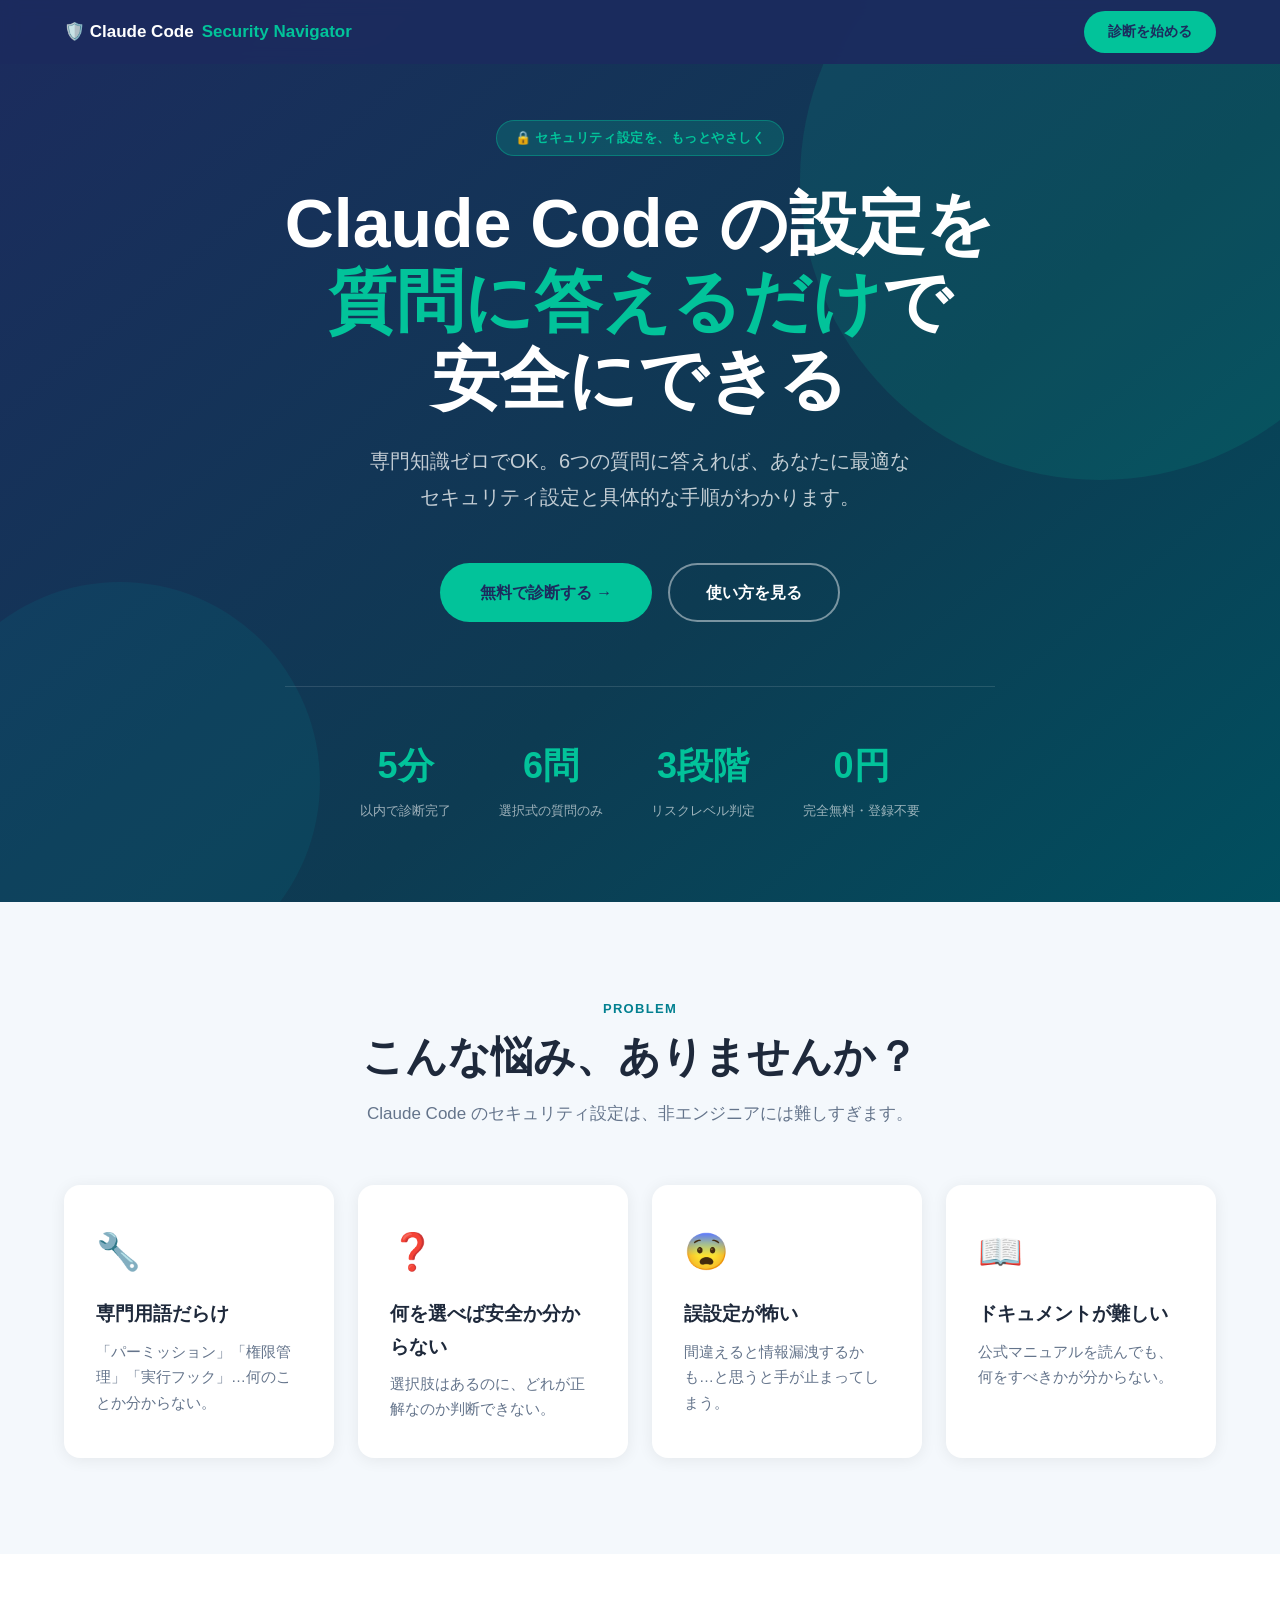
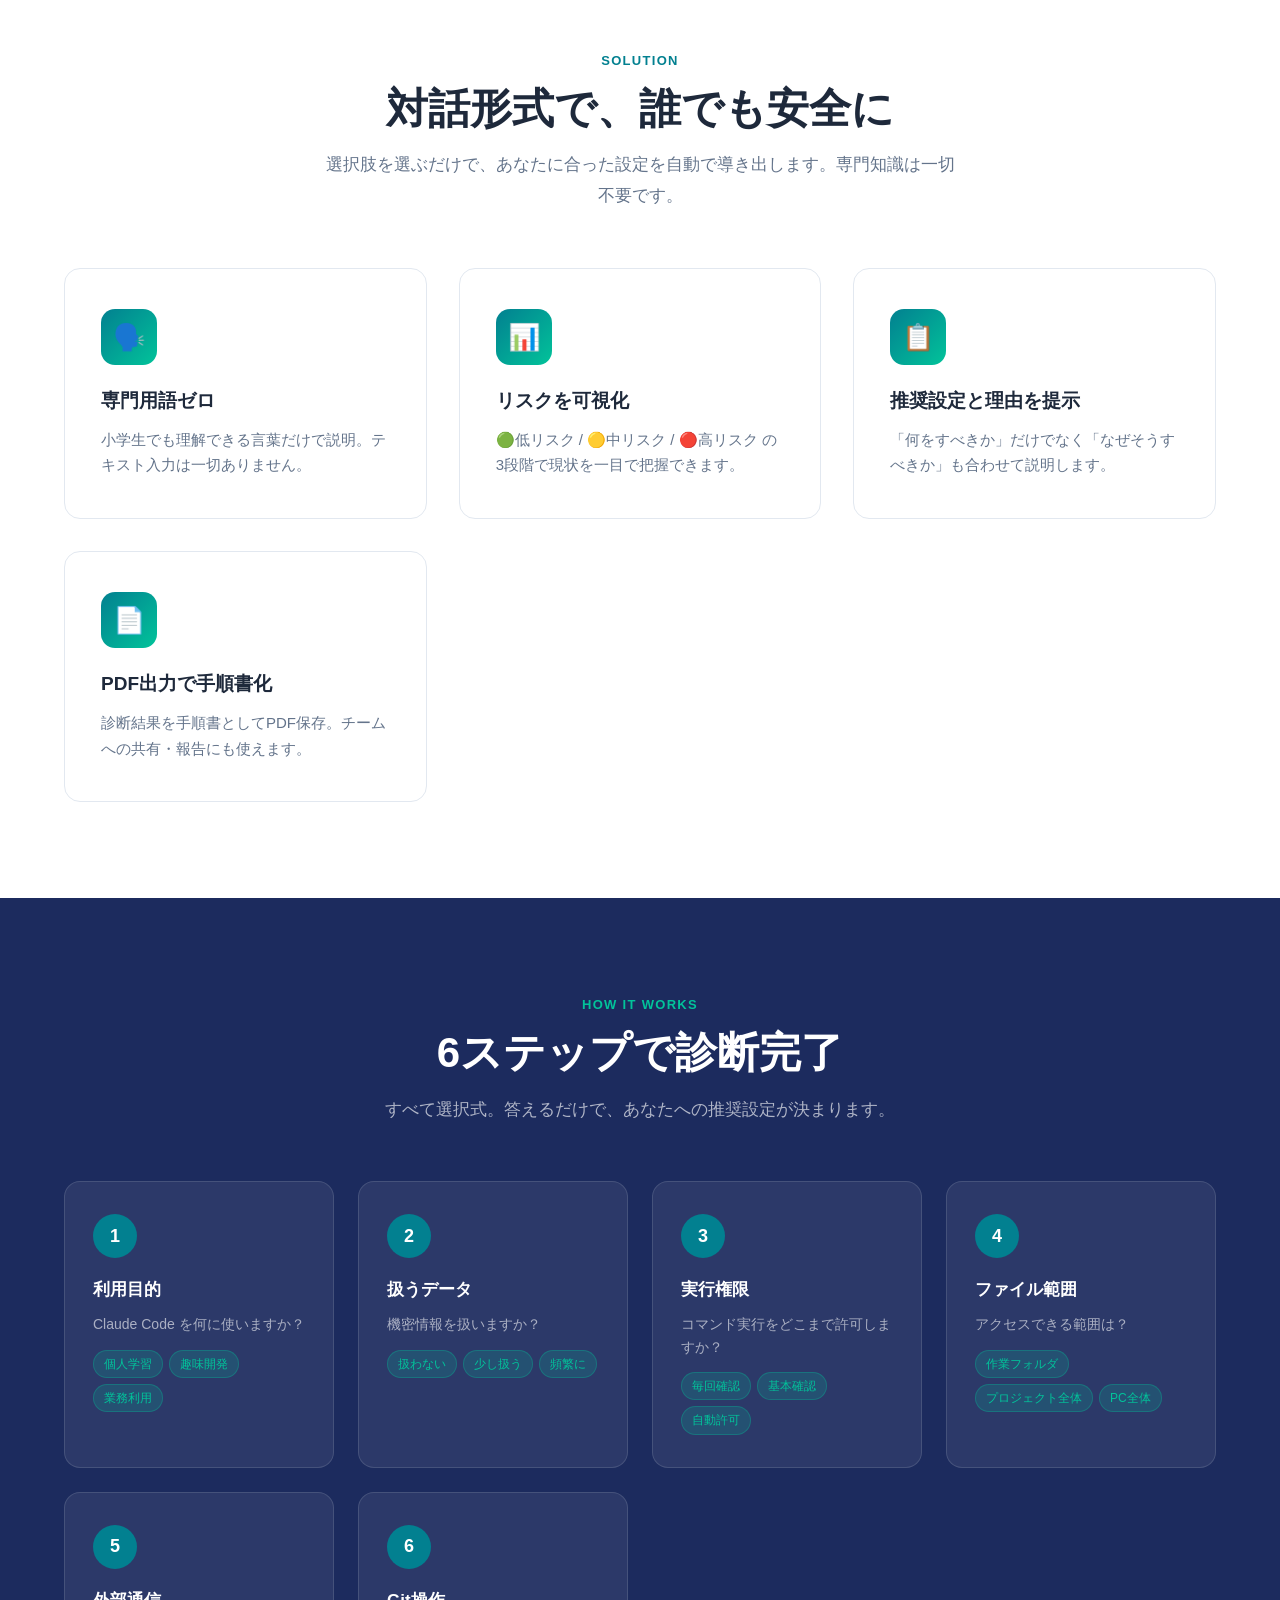
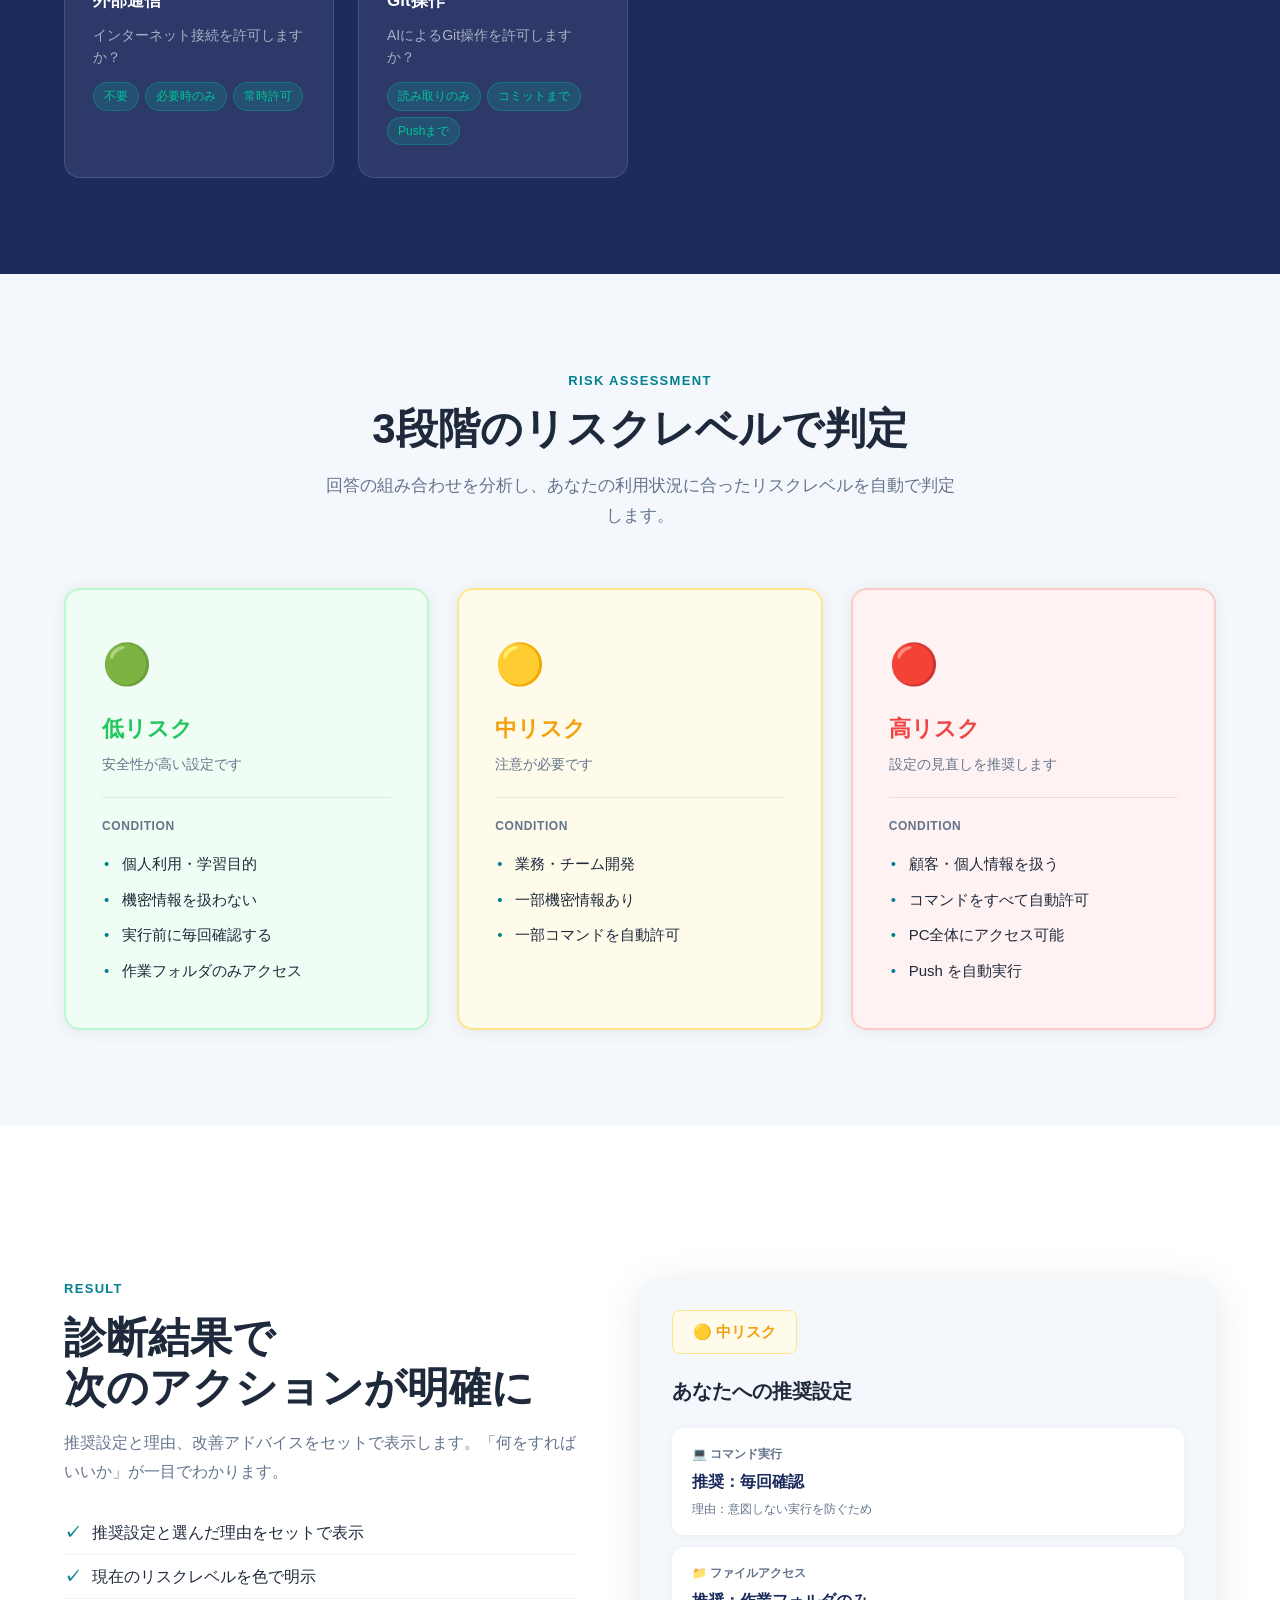
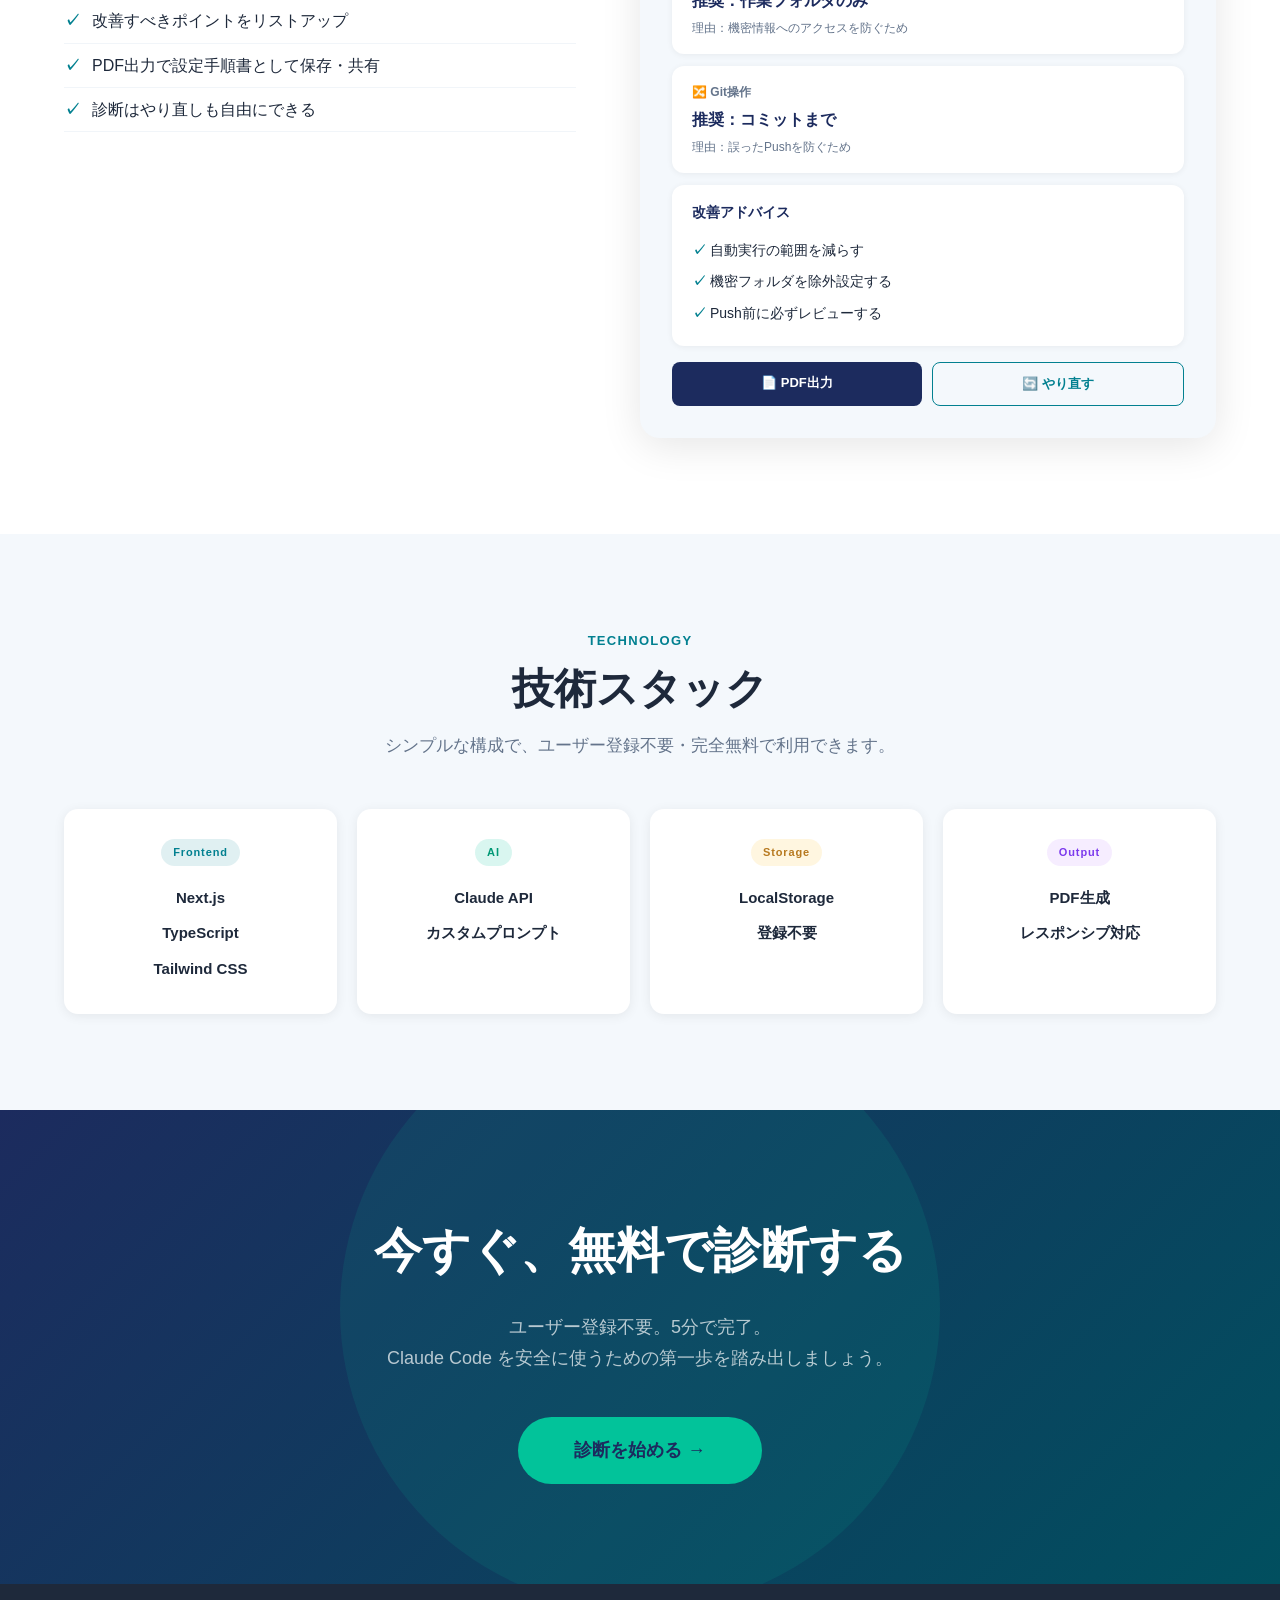
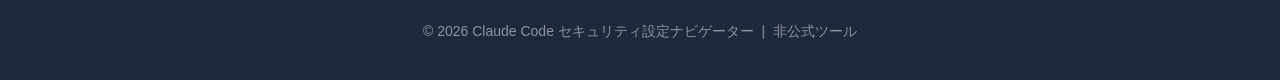
==== index.html @ 7272053d "Add files via upload" ====
<!DOCTYPE html>
<html lang="ja">
<head>
<meta charset="UTF-8">
<meta name="viewport" content="width=device-width, initial-scale=1.0">
<title>Claude Code セキュリティ設定ナビゲーター</title>
<style>
  *, *::before, *::after { margin: 0; padding: 0; box-sizing: border-box; }

  :root {
    --navy:  #1C2B5E;
    --teal:  #028090;
    --mint:  #02C39A;
    --dark:  #1E293B;
    --gray:  #64748B;
    --light: #F4F8FC;
    --white: #FFFFFF;
    --green: #22C55E;
    --orange:#F59E0B;
    --red:   #EF4444;
  }

  html { scroll-behavior: smooth; }

  body {
    font-family: 'Hiragino Sans', 'Meiryo', 'Yu Gothic UI', sans-serif;
    color: var(--dark);
    background: var(--white);
    line-height: 1.7;
  }

  /* ─── ナビ ─── */
  nav {
    position: fixed; top: 0; left: 0; right: 0; z-index: 100;
    background: rgba(28,43,94,.96);
    backdrop-filter: blur(8px);
    display: flex; align-items: center; justify-content: space-between;
    padding: 0 5%;
    height: 64px;
  }
  .nav-logo {
    font-size: 17px; font-weight: 800; color: #fff;
    display: flex; align-items: center; gap: 8px;
  }
  .nav-logo span { color: var(--mint); }
  .nav-cta {
    background: var(--mint); color: var(--navy);
    font-weight: 800; font-size: 14px;
    padding: 9px 24px; border-radius: 30px;
    text-decoration: none;
    transition: opacity .2s;
  }
  .nav-cta:hover { opacity: .85; }

  /* ─── ヒーロー ─── */
  #hero {
    min-height: 100vh;
    background: linear-gradient(140deg, var(--navy) 0%, #0d3b52 60%, #014f5f 100%);
    display: flex; align-items: center; justify-content: center;
    text-align: center;
    padding: 120px 5% 80px;
    position: relative; overflow: hidden;
  }
  #hero::before {
    content: '';
    position: absolute; top: -120px; right: -120px;
    width: 600px; height: 600px; border-radius: 50%;
    background: rgba(2,195,154,.12);
  }
  #hero::after {
    content: '';
    position: absolute; bottom: -80px; left: -80px;
    width: 400px; height: 400px; border-radius: 50%;
    background: rgba(2,128,144,.15);
  }
  .hero-inner { position: relative; z-index: 1; max-width: 820px; }
  .hero-badge {
    display: inline-block;
    background: rgba(2,195,154,.2); border: 1px solid rgba(2,195,154,.4);
    color: var(--mint); font-size: 13px; font-weight: 700;
    padding: 6px 18px; border-radius: 30px; margin-bottom: 28px;
    letter-spacing: .04em;
  }
  .hero-title {
    font-size: clamp(36px, 6vw, 68px);
    font-weight: 900; color: #fff;
    line-height: 1.15; margin-bottom: 24px;
  }
  .hero-title em { color: var(--mint); font-style: normal; }
  .hero-sub {
    font-size: clamp(16px, 2.5vw, 20px);
    color: rgba(255,255,255,.75); margin-bottom: 48px;
    line-height: 1.8;
  }
  .hero-btns { display: flex; gap: 16px; justify-content: center; flex-wrap: wrap; }
  .btn-primary {
    background: var(--mint); color: var(--navy);
    font-weight: 800; font-size: 16px;
    padding: 16px 40px; border-radius: 40px;
    text-decoration: none; transition: transform .2s, opacity .2s;
    display: inline-block;
  }
  .btn-primary:hover { transform: translateY(-2px); opacity: .9; }
  .btn-outline {
    border: 2px solid rgba(255,255,255,.45); color: #fff;
    font-weight: 700; font-size: 16px;
    padding: 14px 36px; border-radius: 40px;
    text-decoration: none; transition: border-color .2s, background .2s;
    display: inline-block;
  }
  .btn-outline:hover { border-color: #fff; background: rgba(255,255,255,.08); }

  .hero-stats {
    display: flex; gap: 48px; justify-content: center; flex-wrap: wrap;
    margin-top: 64px; padding-top: 48px;
    border-top: 1px solid rgba(255,255,255,.12);
  }
  .stat { text-align: center; }
  .stat-num { font-size: 36px; font-weight: 900; color: var(--mint); }
  .stat-label { font-size: 13px; color: rgba(255,255,255,.6); margin-top: 4px; }

  /* ─── セクション共通 ─── */
  section { padding: 96px 5%; }
  .section-label {
    font-size: 13px; font-weight: 700; color: var(--teal);
    letter-spacing: .1em; text-transform: uppercase;
    margin-bottom: 12px;
  }
  .section-title {
    font-size: clamp(26px, 4vw, 42px);
    font-weight: 900; color: var(--dark);
    line-height: 1.2; margin-bottom: 16px;
  }
  .section-desc {
    font-size: 17px; color: var(--gray);
    max-width: 640px; line-height: 1.8;
  }
  .center { text-align: center; }
  .center .section-desc { margin: 0 auto; }

  /* ─── 課題セクション ─── */
  #problem { background: var(--light); }
  .problem-grid {
    display: grid;
    grid-template-columns: repeat(auto-fit, minmax(260px, 1fr));
    gap: 24px; margin-top: 56px;
  }
  .problem-card {
    background: #fff; border-radius: 16px;
    padding: 36px 32px;
    box-shadow: 0 2px 16px rgba(0,0,0,.07);
    transition: transform .2s, box-shadow .2s;
  }
  .problem-card:hover { transform: translateY(-4px); box-shadow: 0 8px 28px rgba(0,0,0,.11); }
  .problem-icon { font-size: 36px; margin-bottom: 16px; }
  .problem-title { font-size: 19px; font-weight: 800; margin-bottom: 8px; }
  .problem-desc { font-size: 15px; color: var(--gray); line-height: 1.7; }

  /* ─── 解決策セクション ─── */
  .feature-grid {
    display: grid;
    grid-template-columns: repeat(auto-fit, minmax(280px, 1fr));
    gap: 32px; margin-top: 56px;
  }
  .feature-card {
    border-radius: 16px; padding: 40px 36px;
    border: 1px solid #e2e8f0;
    transition: border-color .2s, box-shadow .2s;
  }
  .feature-card:hover { border-color: var(--teal); box-shadow: 0 6px 24px rgba(2,128,144,.12); }
  .feat-icon-wrap {
    width: 56px; height: 56px; border-radius: 14px;
    background: linear-gradient(135deg, var(--teal), var(--mint));
    display: flex; align-items: center; justify-content: center;
    font-size: 26px; margin-bottom: 20px;
  }
  .feat-title { font-size: 19px; font-weight: 800; margin-bottom: 10px; }
  .feat-desc { font-size: 15px; color: var(--gray); line-height: 1.7; }

  /* ─── フロー ─── */
  #flow { background: var(--navy); }
  #flow .section-title { color: #fff; }
  #flow .section-label { color: var(--mint); }
  #flow .section-desc { color: rgba(255,255,255,.65); }
  .flow-steps {
    display: grid;
    grid-template-columns: repeat(auto-fit, minmax(220px, 1fr));
    gap: 24px; margin-top: 56px;
  }
  .flow-step {
    background: rgba(255,255,255,.07);
    border: 1px solid rgba(255,255,255,.12);
    border-radius: 16px; padding: 32px 28px;
    position: relative;
    transition: background .2s;
  }
  .flow-step:hover { background: rgba(255,255,255,.11); }
  .step-num {
    width: 44px; height: 44px; border-radius: 50%;
    background: var(--teal); color: #fff;
    font-size: 18px; font-weight: 900;
    display: flex; align-items: center; justify-content: center;
    margin-bottom: 18px;
  }
  .step-title { font-size: 17px; font-weight: 800; color: #fff; margin-bottom: 8px; }
  .step-q { font-size: 14px; color: rgba(255,255,255,.6); line-height: 1.6; }
  .step-choices {
    margin-top: 14px; display: flex; flex-wrap: wrap; gap: 6px;
  }
  .choice-tag {
    background: rgba(2,195,154,.18); border: 1px solid rgba(2,195,154,.3);
    color: var(--mint); font-size: 12px;
    padding: 3px 10px; border-radius: 20px;
  }

  /* ─── リスク ─── */
  #risk { background: var(--light); }
  .risk-grid {
    display: grid;
    grid-template-columns: repeat(auto-fit, minmax(280px, 1fr));
    gap: 28px; margin-top: 56px;
  }
  .risk-card {
    border-radius: 16px; padding: 40px 36px;
    box-shadow: 0 2px 16px rgba(0,0,0,.07);
  }
  .risk-card.low  { background: #F0FDF4; border: 2px solid #BBF7D0; }
  .risk-card.mid  { background: #FFFBEB; border: 2px solid #FDE68A; }
  .risk-card.high { background: #FEF2F2; border: 2px solid #FECACA; }
  .risk-emoji { font-size: 40px; margin-bottom: 12px; }
  .risk-level { font-size: 22px; font-weight: 900; margin-bottom: 6px; }
  .risk-level.low  { color: var(--green); }
  .risk-level.mid  { color: var(--orange); }
  .risk-level.high { color: var(--red); }
  .risk-label { font-size: 14px; color: var(--gray); margin-bottom: 20px; }
  .risk-divider { border: none; border-top: 1px solid rgba(0,0,0,.08); margin-bottom: 18px; }
  .risk-cond-title { font-size: 12px; font-weight: 700; color: var(--gray); margin-bottom: 10px; letter-spacing: .05em; }
  .risk-conds { list-style: none; }
  .risk-conds li {
    font-size: 15px; padding: 5px 0 5px 20px; position: relative;
  }
  .risk-conds li::before { content: '•'; position: absolute; left: 2px; color: var(--teal); }

  /* ─── 結果プレビュー ─── */
  #result { overflow: hidden; }
  .result-wrap {
    display: flex; gap: 64px; align-items: flex-start;
    margin-top: 56px; flex-wrap: wrap;
  }
  .result-desc { flex: 1; min-width: 280px; }
  .result-desc p { font-size: 16px; color: var(--gray); line-height: 1.8; margin-bottom: 20px; }
  .result-check { list-style: none; margin-top: 24px; }
  .result-check li {
    font-size: 16px; padding: 8px 0 8px 28px; position: relative;
    border-bottom: 1px solid #f1f5f9;
  }
  .result-check li::before {
    content: '✓'; position: absolute; left: 0;
    color: var(--teal); font-weight: 700;
  }
  .result-mockup {
    flex: 1; min-width: 300px;
    background: var(--light); border-radius: 20px;
    padding: 32px; box-shadow: 0 8px 40px rgba(0,0,0,.10);
  }
  .mock-badge {
    display: inline-block;
    background: #FFFBEB; border: 1.5px solid #FDE68A;
    color: var(--orange); font-weight: 800; font-size: 15px;
    padding: 8px 20px; border-radius: 8px; margin-bottom: 20px;
  }
  .mock-title { font-size: 20px; font-weight: 900; margin-bottom: 20px; color: var(--dark); }
  .mock-row {
    background: #fff; border-radius: 12px;
    padding: 16px 20px; margin-bottom: 12px;
    box-shadow: 0 1px 6px rgba(0,0,0,.06);
  }
  .mock-row .cat { font-size: 12px; font-weight: 700; color: var(--gray); margin-bottom: 4px; }
  .mock-row .val { font-size: 16px; font-weight: 800; color: var(--navy); }
  .mock-row .reason { font-size: 12px; color: var(--gray); margin-top: 3px; }
  .mock-advice {
    background: #fff; border-radius: 12px;
    padding: 16px 20px; margin-top: 4px;
    box-shadow: 0 1px 6px rgba(0,0,0,.06);
  }
  .mock-advice .title { font-size: 14px; font-weight: 800; color: var(--navy); margin-bottom: 10px; }
  .mock-advice ul { list-style: none; }
  .mock-advice ul li {
    font-size: 14px; color: var(--dark);
    padding: 4px 0 4px 18px; position: relative;
  }
  .mock-advice ul li::before { content: '✓'; position: absolute; left: 0; color: var(--teal); font-weight: 700; }
  .mock-btns { display: flex; gap: 10px; margin-top: 16px; }
  .mock-btn-p {
    flex: 1; background: var(--navy); color: #fff;
    font-size: 13px; font-weight: 700;
    padding: 10px 0; border-radius: 8px; text-align: center;
  }
  .mock-btn-s {
    flex: 1; border: 1.5px solid var(--teal); color: var(--teal);
    font-size: 13px; font-weight: 700;
    padding: 10px 0; border-radius: 8px; text-align: center;
  }

  /* ─── 技術スタック ─── */
  #tech { background: var(--light); }
  .tech-grid {
    display: grid;
    grid-template-columns: repeat(auto-fit, minmax(200px, 1fr));
    gap: 20px; margin-top: 48px;
  }
  .tech-card {
    background: #fff; border-radius: 14px;
    padding: 28px 24px;
    box-shadow: 0 2px 12px rgba(0,0,0,.07);
    text-align: center;
  }
  .tech-cat {
    display: inline-block;
    font-size: 11px; font-weight: 700; letter-spacing: .08em;
    padding: 4px 12px; border-radius: 20px; margin-bottom: 14px;
  }
  .tech-cat.fe  { background: rgba(2,128,144,.12); color: var(--teal); }
  .tech-cat.ai  { background: rgba(2,195,154,.15); color: #019875; }
  .tech-cat.st  { background: rgba(255,209,102,.2); color: #b7791f; }
  .tech-cat.out { background: rgba(192,132,252,.15); color: #7c3aed; }
  .tech-items { list-style: none; }
  .tech-items li { font-size: 15px; color: var(--dark); padding: 5px 0; font-weight: 600; }

  /* ─── CTA ─── */
  #cta {
    background: linear-gradient(135deg, var(--navy) 0%, #014f5f 100%);
    text-align: center; padding: 100px 5%;
    position: relative; overflow: hidden;
  }
  #cta::before {
    content: '';
    position: absolute; top: -100px; left: 50%; transform: translateX(-50%);
    width: 600px; height: 600px; border-radius: 50%;
    background: rgba(2,195,154,.1);
  }
  #cta .inner { position: relative; z-index: 1; }
  #cta h2 { font-size: clamp(28px, 5vw, 48px); font-weight: 900; color: #fff; margin-bottom: 20px; }
  #cta p { font-size: 18px; color: rgba(255,255,255,.7); margin-bottom: 44px; line-height: 1.7; }

  /* ─── フッター ─── */
  footer {
    background: var(--dark); color: rgba(255,255,255,.5);
    text-align: center; padding: 36px 5%;
    font-size: 14px;
  }

  /* ─── アニメーション ─── */
  .fade-in {
    opacity: 0; transform: translateY(24px);
    transition: opacity .6s ease, transform .6s ease;
  }
  .fade-in.visible { opacity: 1; transform: translateY(0); }

  /* ─── レスポンシブ ─── */
  @media (max-width: 640px) {
    nav { padding: 0 4%; }
    section { padding: 64px 4%; }
    .hero-stats { gap: 28px; }
    .result-wrap { flex-direction: column; }
  }
</style>
</head>
<body>

<!-- ナビ -->
<nav>
  <div class="nav-logo">🛡️ Claude Code <span>Security Navigator</span></div>
  <a href="#cta" class="nav-cta">診断を始める</a>
</nav>

<!-- ヒーロー -->
<section id="hero">
  <div class="hero-inner">
    <div class="hero-badge">🔒 セキュリティ設定を、もっとやさしく</div>
    <h1 class="hero-title">
      Claude Code の設定を<br>
      <em>質問に答えるだけ</em>で<br>
      安全にできる
    </h1>
    <p class="hero-sub">
      専門知識ゼロでOK。6つの質問に答えれば、あなたに最適な<br>
      セキュリティ設定と具体的な手順がわかります。
    </p>
    <div class="hero-btns">
      <a href="#cta" class="btn-primary">無料で診断する →</a>
      <a href="#flow" class="btn-outline">使い方を見る</a>
    </div>
    <div class="hero-stats">
      <div class="stat">
        <div class="stat-num">5分</div>
        <div class="stat-label">以内で診断完了</div>
      </div>
      <div class="stat">
        <div class="stat-num">6問</div>
        <div class="stat-label">選択式の質問のみ</div>
      </div>
      <div class="stat">
        <div class="stat-num">3段階</div>
        <div class="stat-label">リスクレベル判定</div>
      </div>
      <div class="stat">
        <div class="stat-num">0円</div>
        <div class="stat-label">完全無料・登録不要</div>
      </div>
    </div>
  </div>
</section>

<!-- 課題 -->
<section id="problem">
  <div class="center fade-in">
    <div class="section-label">Problem</div>
    <h2 class="section-title">こんな悩み、ありませんか？</h2>
    <p class="section-desc">Claude Code のセキュリティ設定は、非エンジニアには難しすぎます。</p>
  </div>
  <div class="problem-grid">
    <div class="problem-card fade-in">
      <div class="problem-icon">🔧</div>
      <div class="problem-title">専門用語だらけ</div>
      <div class="problem-desc">「パーミッション」「権限管理」「実行フック」…何のことか分からない。</div>
    </div>
    <div class="problem-card fade-in">
      <div class="problem-icon">❓</div>
      <div class="problem-title">何を選べば安全か分からない</div>
      <div class="problem-desc">選択肢はあるのに、どれが正解なのか判断できない。</div>
    </div>
    <div class="problem-card fade-in">
      <div class="problem-icon">😨</div>
      <div class="problem-title">誤設定が怖い</div>
      <div class="problem-desc">間違えると情報漏洩するかも…と思うと手が止まってしまう。</div>
    </div>
    <div class="problem-card fade-in">
      <div class="problem-icon">📖</div>
      <div class="problem-title">ドキュメントが難しい</div>
      <div class="problem-desc">公式マニュアルを読んでも、何をすべきかが分からない。</div>
    </div>
  </div>
</section>

<!-- 解決策 -->
<section id="solution">
  <div class="center fade-in">
    <div class="section-label">Solution</div>
    <h2 class="section-title">対話形式で、誰でも安全に</h2>
    <p class="section-desc">選択肢を選ぶだけで、あなたに合った設定を自動で導き出します。専門知識は一切不要です。</p>
  </div>
  <div class="feature-grid" style="margin-top:56px;">
    <div class="feature-card fade-in">
      <div class="feat-icon-wrap">🗣️</div>
      <div class="feat-title">専門用語ゼロ</div>
      <div class="feat-desc">小学生でも理解できる言葉だけで説明。テキスト入力は一切ありません。</div>
    </div>
    <div class="feature-card fade-in">
      <div class="feat-icon-wrap">📊</div>
      <div class="feat-title">リスクを可視化</div>
      <div class="feat-desc">🟢低リスク / 🟡中リスク / 🔴高リスク の3段階で現状を一目で把握できます。</div>
    </div>
    <div class="feature-card fade-in">
      <div class="feat-icon-wrap">📋</div>
      <div class="feat-title">推奨設定と理由を提示</div>
      <div class="feat-desc">「何をすべきか」だけでなく「なぜそうすべきか」も合わせて説明します。</div>
    </div>
    <div class="feature-card fade-in">
      <div class="feat-icon-wrap">📄</div>
      <div class="feat-title">PDF出力で手順書化</div>
      <div class="feat-desc">診断結果を手順書としてPDF保存。チームへの共有・報告にも使えます。</div>
    </div>
  </div>
</section>

<!-- フロー -->
<section id="flow">
  <div class="center fade-in">
    <div class="section-label">How It Works</div>
    <h2 class="section-title" style="color:#fff;">6ステップで診断完了</h2>
    <p class="section-desc">すべて選択式。答えるだけで、あなたへの推奨設定が決まります。</p>
  </div>
  <div class="flow-steps">
    <div class="flow-step fade-in">
      <div class="step-num">1</div>
      <div class="step-title">利用目的</div>
      <div class="step-q">Claude Code を何に使いますか？</div>
      <div class="step-choices">
        <span class="choice-tag">個人学習</span>
        <span class="choice-tag">趣味開発</span>
        <span class="choice-tag">業務利用</span>
      </div>
    </div>
    <div class="flow-step fade-in">
      <div class="step-num">2</div>
      <div class="step-title">扱うデータ</div>
      <div class="step-q">機密情報を扱いますか？</div>
      <div class="step-choices">
        <span class="choice-tag">扱わない</span>
        <span class="choice-tag">少し扱う</span>
        <span class="choice-tag">頻繁に</span>
      </div>
    </div>
    <div class="flow-step fade-in">
      <div class="step-num">3</div>
      <div class="step-title">実行権限</div>
      <div class="step-q">コマンド実行をどこまで許可しますか？</div>
      <div class="step-choices">
        <span class="choice-tag">毎回確認</span>
        <span class="choice-tag">基本確認</span>
        <span class="choice-tag">自動許可</span>
      </div>
    </div>
    <div class="flow-step fade-in">
      <div class="step-num">4</div>
      <div class="step-title">ファイル範囲</div>
      <div class="step-q">アクセスできる範囲は？</div>
      <div class="step-choices">
        <span class="choice-tag">作業フォルダ</span>
        <span class="choice-tag">プロジェクト全体</span>
        <span class="choice-tag">PC全体</span>
      </div>
    </div>
    <div class="flow-step fade-in">
      <div class="step-num">5</div>
      <div class="step-title">外部通信</div>
      <div class="step-q">インターネット接続を許可しますか？</div>
      <div class="step-choices">
        <span class="choice-tag">不要</span>
        <span class="choice-tag">必要時のみ</span>
        <span class="choice-tag">常時許可</span>
      </div>
    </div>
    <div class="flow-step fade-in">
      <div class="step-num">6</div>
      <div class="step-title">Git操作</div>
      <div class="step-q">AIによるGit操作を許可しますか？</div>
      <div class="step-choices">
        <span class="choice-tag">読み取りのみ</span>
        <span class="choice-tag">コミットまで</span>
        <span class="choice-tag">Pushまで</span>
      </div>
    </div>
  </div>
</section>

<!-- リスク判定 -->
<section id="risk">
  <div class="center fade-in">
    <div class="section-label">Risk Assessment</div>
    <h2 class="section-title">3段階のリスクレベルで判定</h2>
    <p class="section-desc">回答の組み合わせを分析し、あなたの利用状況に合ったリスクレベルを自動で判定します。</p>
  </div>
  <div class="risk-grid">
    <div class="risk-card low fade-in">
      <div class="risk-emoji">🟢</div>
      <div class="risk-level low">低リスク</div>
      <div class="risk-label">安全性が高い設定です</div>
      <hr class="risk-divider">
      <div class="risk-cond-title">CONDITION</div>
      <ul class="risk-conds">
        <li>個人利用・学習目的</li>
        <li>機密情報を扱わない</li>
        <li>実行前に毎回確認する</li>
        <li>作業フォルダのみアクセス</li>
      </ul>
    </div>
    <div class="risk-card mid fade-in">
      <div class="risk-emoji">🟡</div>
      <div class="risk-level mid">中リスク</div>
      <div class="risk-label">注意が必要です</div>
      <hr class="risk-divider">
      <div class="risk-cond-title">CONDITION</div>
      <ul class="risk-conds">
        <li>業務・チーム開発</li>
        <li>一部機密情報あり</li>
        <li>一部コマンドを自動許可</li>
      </ul>
    </div>
    <div class="risk-card high fade-in">
      <div class="risk-emoji">🔴</div>
      <div class="risk-level high">高リスク</div>
      <div class="risk-label">設定の見直しを推奨します</div>
      <hr class="risk-divider">
      <div class="risk-cond-title">CONDITION</div>
      <ul class="risk-conds">
        <li>顧客・個人情報を扱う</li>
        <li>コマンドをすべて自動許可</li>
        <li>PC全体にアクセス可能</li>
        <li>Push を自動実行</li>
      </ul>
    </div>
  </div>
</section>

<!-- 結果プレビュー -->
<section id="result">
  <div class="result-wrap">
    <div class="result-desc fade-in">
      <div class="section-label">Result</div>
      <h2 class="section-title">診断結果で<br>次のアクションが明確に</h2>
      <p>推奨設定と理由、改善アドバイスをセットで表示します。「何をすればいいか」が一目でわかります。</p>
      <ul class="result-check">
        <li>推奨設定と選んだ理由をセットで表示</li>
        <li>現在のリスクレベルを色で明示</li>
        <li>改善すべきポイントをリストアップ</li>
        <li>PDF出力で設定手順書として保存・共有</li>
        <li>診断はやり直しも自由にできる</li>
      </ul>
    </div>
    <div class="result-mockup fade-in">
      <div class="mock-badge">🟡 中リスク</div>
      <div class="mock-title">あなたへの推奨設定</div>
      <div class="mock-row">
        <div class="cat">💻 コマンド実行</div>
        <div class="val">推奨：毎回確認</div>
        <div class="reason">理由：意図しない実行を防ぐため</div>
      </div>
      <div class="mock-row">
        <div class="cat">📁 ファイルアクセス</div>
        <div class="val">推奨：作業フォルダのみ</div>
        <div class="reason">理由：機密情報へのアクセスを防ぐため</div>
      </div>
      <div class="mock-row">
        <div class="cat">🔀 Git操作</div>
        <div class="val">推奨：コミットまで</div>
        <div class="reason">理由：誤ったPushを防ぐため</div>
      </div>
      <div class="mock-advice">
        <div class="title">改善アドバイス</div>
        <ul>
          <li>自動実行の範囲を減らす</li>
          <li>機密フォルダを除外設定する</li>
          <li>Push前に必ずレビューする</li>
        </ul>
      </div>
      <div class="mock-btns">
        <div class="mock-btn-p">📄 PDF出力</div>
        <div class="mock-btn-s">🔄 やり直す</div>
      </div>
    </div>
  </div>
</section>

<!-- 技術スタック -->
<section id="tech">
  <div class="center fade-in">
    <div class="section-label">Technology</div>
    <h2 class="section-title">技術スタック</h2>
    <p class="section-desc">シンプルな構成で、ユーザー登録不要・完全無料で利用できます。</p>
  </div>
  <div class="tech-grid">
    <div class="tech-card fade-in">
      <div class="tech-cat fe">Frontend</div>
      <ul class="tech-items">
        <li>Next.js</li>
        <li>TypeScript</li>
        <li>Tailwind CSS</li>
      </ul>
    </div>
    <div class="tech-card fade-in">
      <div class="tech-cat ai">AI</div>
      <ul class="tech-items">
        <li>Claude API</li>
        <li>カスタムプロンプト</li>
      </ul>
    </div>
    <div class="tech-card fade-in">
      <div class="tech-cat st">Storage</div>
      <ul class="tech-items">
        <li>LocalStorage</li>
        <li>登録不要</li>
      </ul>
    </div>
    <div class="tech-card fade-in">
      <div class="tech-cat out">Output</div>
      <ul class="tech-items">
        <li>PDF生成</li>
        <li>レスポンシブ対応</li>
      </ul>
    </div>
  </div>
</section>

<!-- CTA -->
<section id="cta">
  <div class="inner fade-in">
    <h2>今すぐ、無料で診断する</h2>
    <p>ユーザー登録不要。5分で完了。<br>Claude Code を安全に使うための第一歩を踏み出しましょう。</p>
    <a href="#" class="btn-primary" style="font-size:18px; padding:18px 56px;">
      診断を始める →
    </a>
  </div>
</section>

<!-- フッター -->
<footer>
  <p>© 2026 Claude Code セキュリティ設定ナビゲーター &nbsp;|&nbsp; 非公式ツール</p>
</footer>

<script>
  // スクロールアニメーション
  const observer = new IntersectionObserver(entries => {
    entries.forEach(e => {
      if (e.isIntersecting) {
        e.target.classList.add('visible');
        // 兄弟要素を順番に表示
        const siblings = e.target.parentElement.querySelectorAll('.fade-in:not(.visible)');
        siblings.forEach((el, i) => {
          setTimeout(() => el.classList.add('visible'), i * 80);
        });
      }
    });
  }, { threshold: 0.12 });

  document.querySelectorAll('.fade-in').forEach(el => observer.observe(el));

  // ナビのスムーズスクロール
  document.querySelectorAll('a[href^="#"]').forEach(a => {
    a.addEventListener('click', e => {
      const target = document.querySelector(a.getAttribute('href'));
      if (target) {
        e.preventDefault();
        target.scrollIntoView({ behavior: 'smooth' });
      }
    });
  });
</script>
</body>
</html>
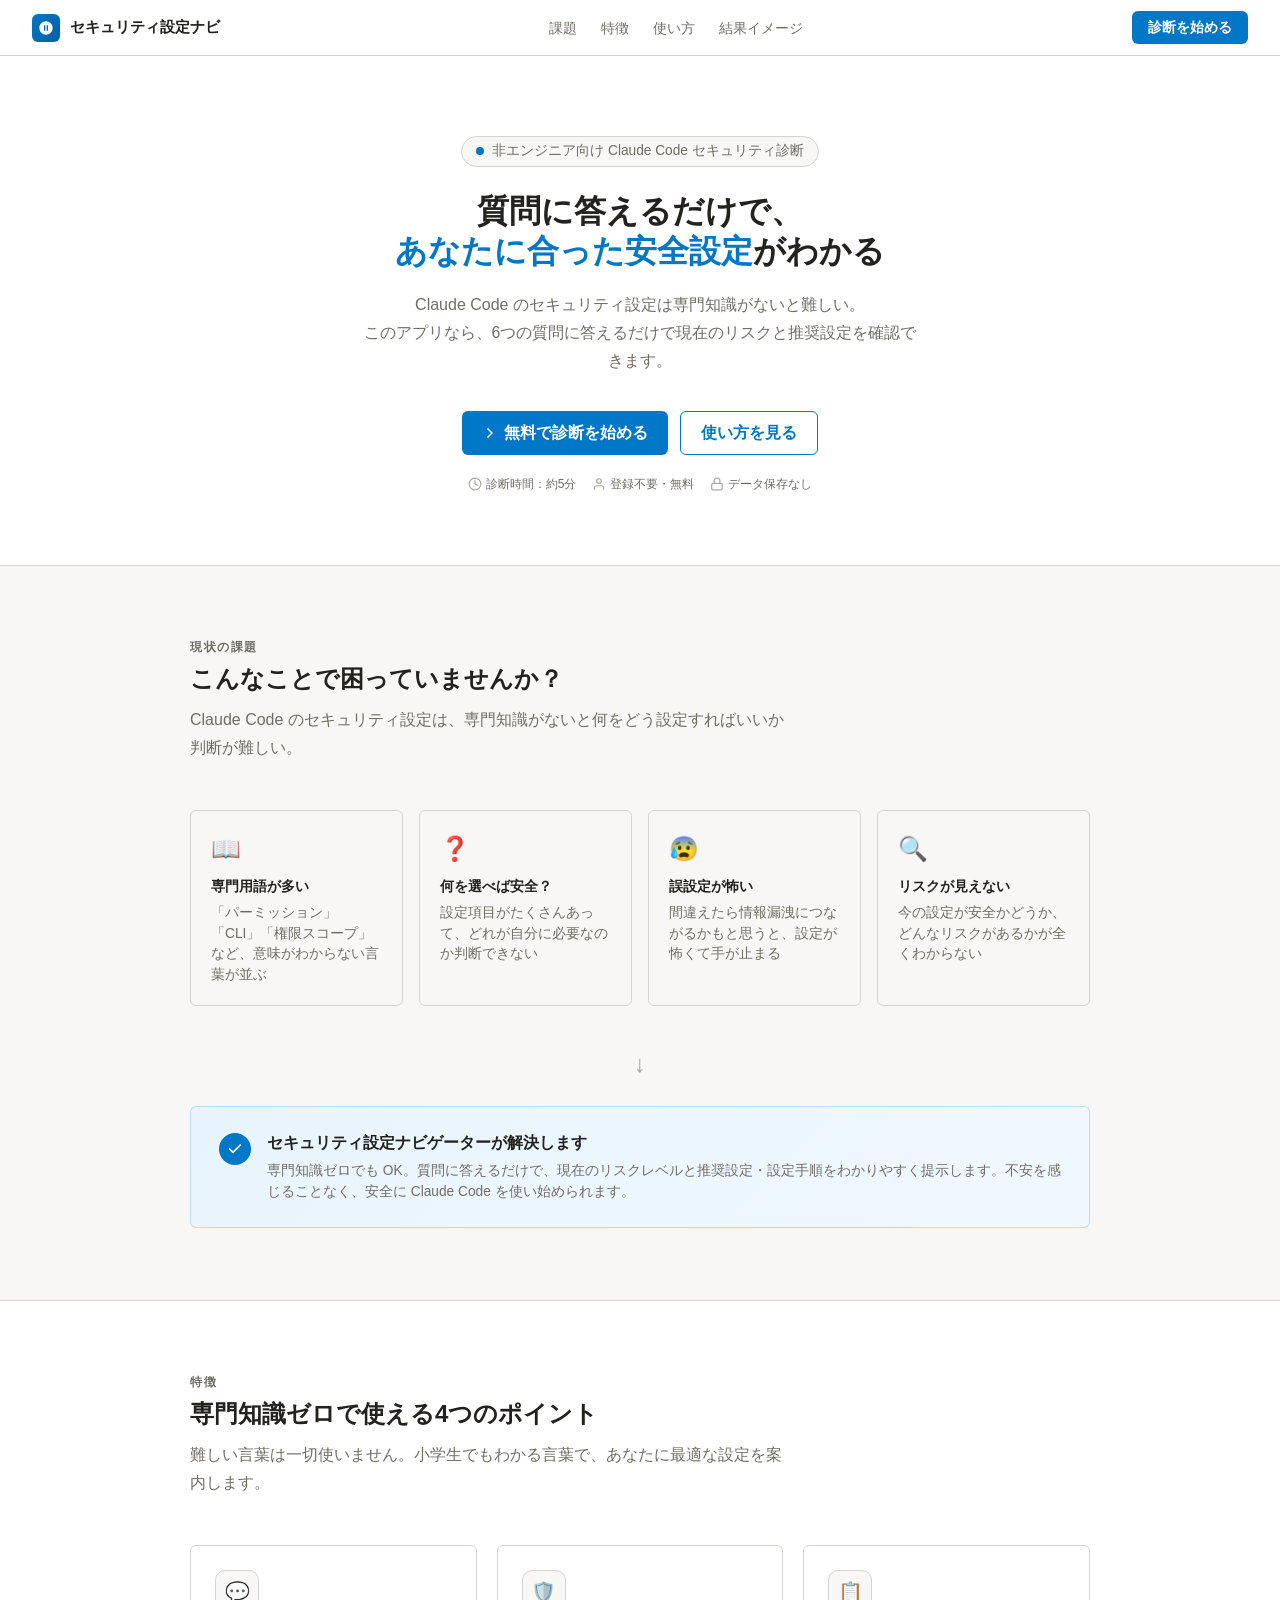
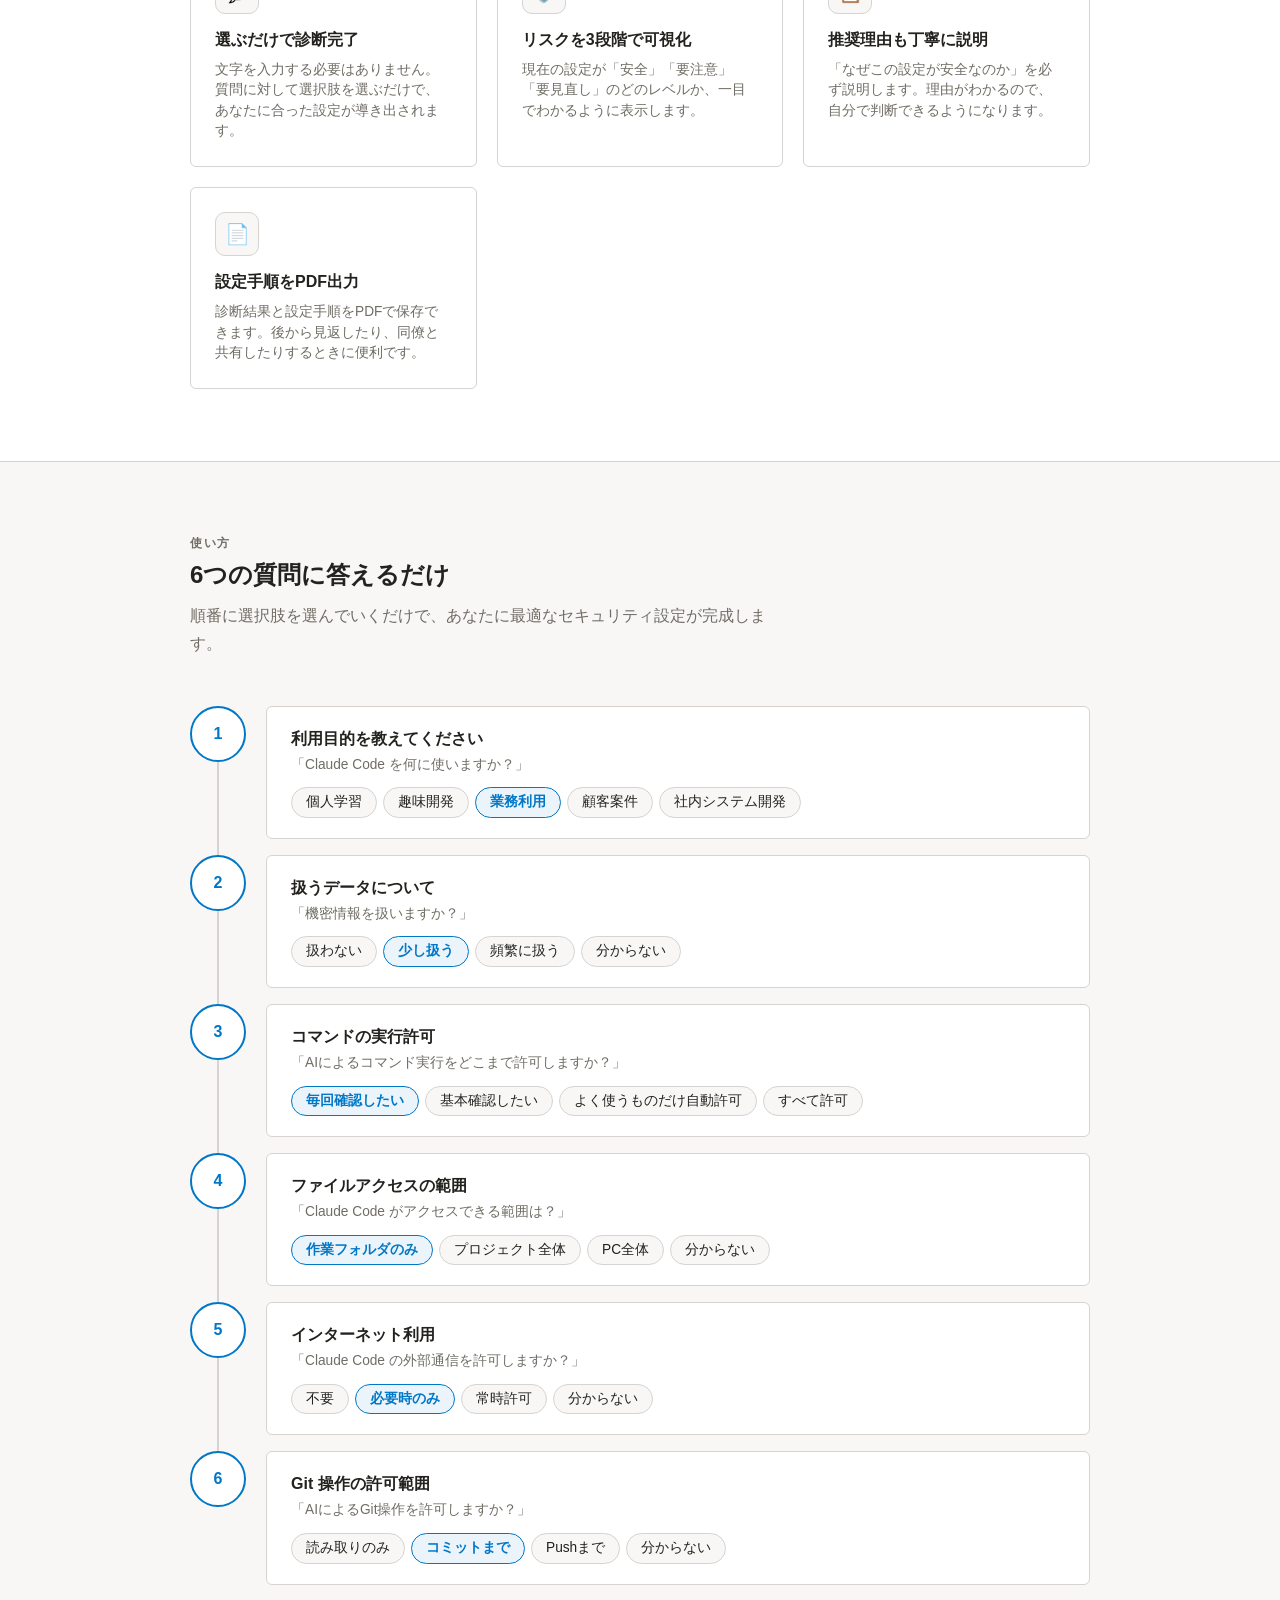
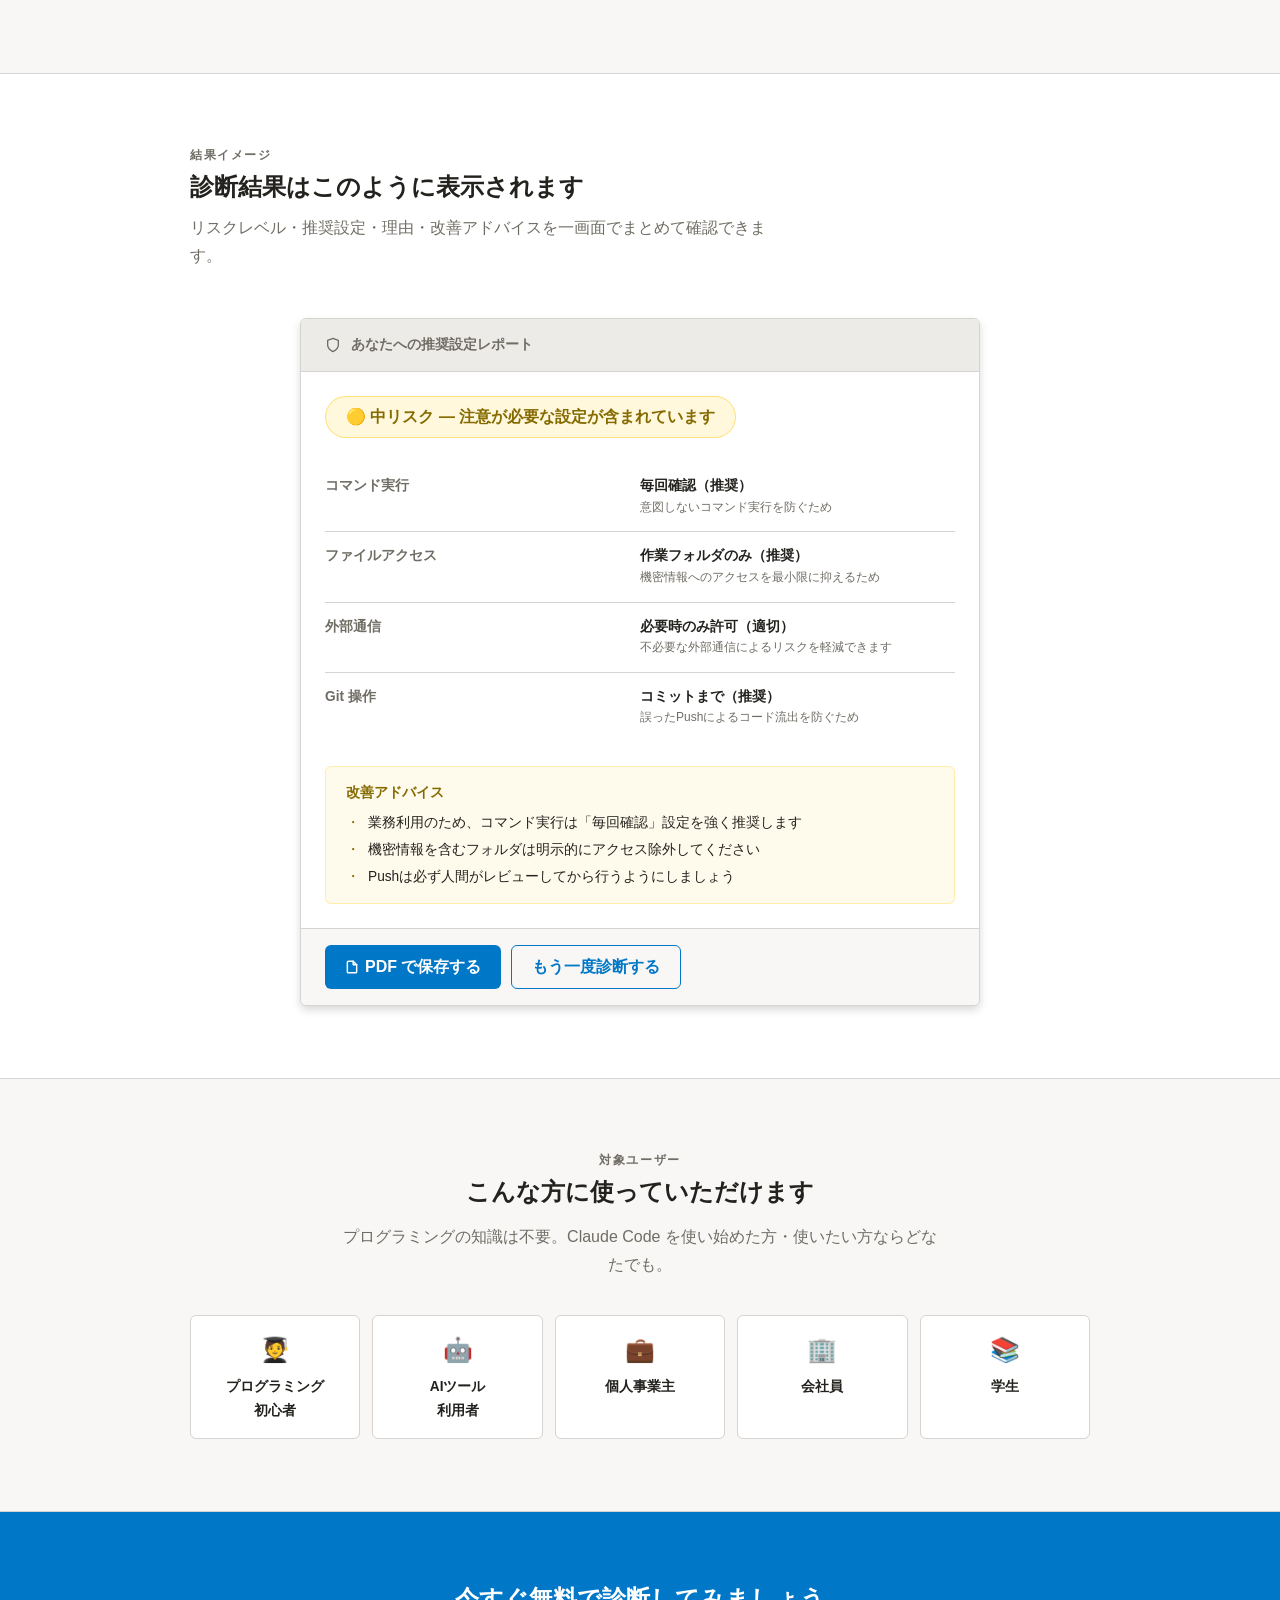
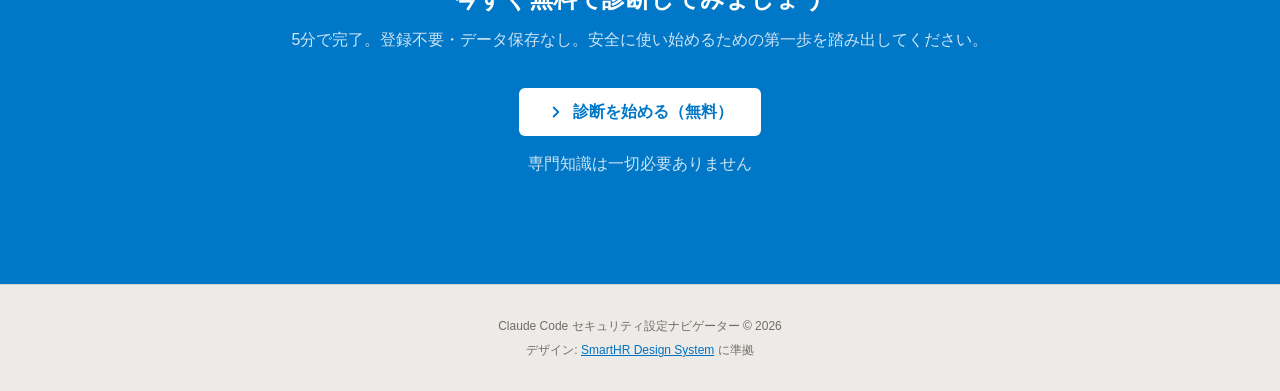
==== commit 9570c0a9: "OK" ====
--- a/index.html
+++ b/index.html
@@ -3,729 +3,744 @@
 <head>
 <meta charset="UTF-8">
 <meta name="viewport" content="width=device-width, initial-scale=1.0">
-<title>Claude Code セキュリティ設定ナビゲーター</title>
+<title>Claude Code セキュリティ設定ナビゲーター — 5分で安全な設定がわかる</title>
 <style>
-  *, *::before, *::after { margin: 0; padding: 0; box-sizing: border-box; }
+  @font-face {
+    font-family: AdjustedYuGothic;
+    font-weight: 400;
+    src: local("Yu Gothic Medium");
+  }
+  @font-face {
+    font-family: AdjustedYuGothic;
+    font-weight: 700;
+    src: local("Yu Gothic Bold");
+  }
 
   :root {
-    --navy:  #1C2B5E;
-    --teal:  #028090;
-    --mint:  #02C39A;
-    --dark:  #1E293B;
-    --gray:  #64748B;
-    --light: #F4F8FC;
-    --white: #FFFFFF;
-    --green: #22C55E;
-    --orange:#F59E0B;
-    --red:   #EF4444;
-  }
-
-  html { scroll-behavior: smooth; }
+    --smarthr-blue: #00c4cc;
+    --product-main: #0077c7;
+    --danger: #e01e5a;
+    --warning: #ffcc17;
+    --text-link: #0071c1;
+    --orange-accent: #ff9900;
+    --text-black: #23221e;
+    --text-grey: #706d65;
+    --text-disabled: #c1bdb7;
+    --stone-01: #f8f7f6;
+    --stone-02: #edebe8;
+    --stone-03: #aaa69f;
+    --stone-04: #4e4c49;
+    --white: #ffffff;
+    --border: #d6d3d0;
+    --over-background: #f2f1f0;
+    --shadow-1: 0 2px 4px rgba(0,0,0,0.1);
+    --shadow-2: 0 4px 8px rgba(0,0,0,0.15);
+    --font-base: AdjustedYuGothic, "Yu Gothic", YuGothic, "Hiragino Sans", sans-serif;
+    --radius: 6px;
+    --space-xs: 4px;
+    --space-s: 8px;
+    --space-m: 16px;
+    --space-l: 24px;
+    --space-xl: 32px;
+    --space-xxl: 40px;
+  }
+
+  * { margin: 0; padding: 0; box-sizing: border-box; }
 
   body {
-    font-family: 'Hiragino Sans', 'Meiryo', 'Yu Gothic UI', sans-serif;
-    color: var(--dark);
+    background: var(--stone-01);
+    color: var(--text-black);
+    font-family: var(--font-base);
+    font-size: 16px;
+    font-weight: 400;
+    line-height: 1.5;
+    letter-spacing: 0;
+    overflow-wrap: break-word;
+    -webkit-font-smoothing: antialiased;
+  }
+
+  /* ===== NAV ===== */
+  .nav {
+    position: sticky; top: 0; z-index: 100;
+    display: flex; align-items: center; justify-content: space-between;
+    padding: 0 var(--space-xl); height: 56px;
     background: var(--white);
-    line-height: 1.7;
-  }
-
-  /* ─── ナビ ─── */
-  nav {
-    position: fixed; top: 0; left: 0; right: 0; z-index: 100;
-    background: rgba(28,43,94,.96);
-    backdrop-filter: blur(8px);
-    display: flex; align-items: center; justify-content: space-between;
-    padding: 0 5%;
-    height: 64px;
+    border-bottom: 1px solid var(--border);
+  }
+  .nav-brand {
+    font-size: 15px; font-weight: 700; color: var(--text-black);
+    text-decoration: none; display: flex; align-items: center; gap: 10px;
   }
   .nav-logo {
-    font-size: 17px; font-weight: 800; color: #fff;
-    display: flex; align-items: center; gap: 8px;
-  }
-  .nav-logo span { color: var(--mint); }
-  .nav-cta {
-    background: var(--mint); color: var(--navy);
-    font-weight: 800; font-size: 14px;
-    padding: 9px 24px; border-radius: 30px;
-    text-decoration: none;
-    transition: opacity .2s;
-  }
-  .nav-cta:hover { opacity: .85; }
-
-  /* ─── ヒーロー ─── */
-  #hero {
-    min-height: 100vh;
-    background: linear-gradient(140deg, var(--navy) 0%, #0d3b52 60%, #014f5f 100%);
+    width: 28px; height: 28px; border-radius: 6px;
+    background: linear-gradient(135deg, var(--product-main), #005fa3);
     display: flex; align-items: center; justify-content: center;
+    flex-shrink: 0;
+  }
+  .nav-logo svg { width: 16px; height: 16px; fill: #fff; }
+  .nav-links { display: flex; gap: 24px; list-style: none; }
+  .nav-links a { font-size: 14px; color: var(--text-grey); text-decoration: none; transition: color 0.15s; }
+  .nav-links a:hover { color: var(--text-black); }
+  .btn-primary {
+    display: inline-flex; align-items: center; gap: 6px;
+    background: var(--product-main); color: #fff;
+    padding: 8px 20px; border-radius: var(--radius); border: none;
+    font-family: var(--font-base); font-size: 1rem; font-weight: 700;
+    text-decoration: none; cursor: pointer; transition: opacity 0.15s;
+    min-height: 44px;
+  }
+  .btn-primary:hover { opacity: 0.85; }
+  .btn-primary-sm {
+    display: inline-flex; align-items: center; gap: 6px;
+    background: var(--product-main); color: #fff;
+    padding: 6px 16px; border-radius: var(--radius); border: none;
+    font-family: var(--font-base); font-size: 14px; font-weight: 700;
+    text-decoration: none; cursor: pointer; transition: opacity 0.15s;
+  }
+  .btn-primary-sm:hover { opacity: 0.85; }
+  .btn-secondary {
+    display: inline-flex; align-items: center; gap: 6px;
+    background: transparent; color: var(--product-main);
+    padding: 8px 20px; border-radius: var(--radius);
+    border: 1px solid var(--product-main);
+    font-family: var(--font-base); font-size: 1rem; font-weight: 700;
+    text-decoration: none; cursor: pointer; transition: background 0.15s;
+    min-height: 44px;
+  }
+  .btn-secondary:hover { background: var(--over-background); }
+
+  /* ===== HERO ===== */
+  .hero {
+    background: var(--white);
+    padding: 80px 32px 72px;
     text-align: center;
-    padding: 120px 5% 80px;
-    position: relative; overflow: hidden;
-  }
-  #hero::before {
-    content: '';
-    position: absolute; top: -120px; right: -120px;
-    width: 600px; height: 600px; border-radius: 50%;
-    background: rgba(2,195,154,.12);
-  }
-  #hero::after {
-    content: '';
-    position: absolute; bottom: -80px; left: -80px;
-    width: 400px; height: 400px; border-radius: 50%;
-    background: rgba(2,128,144,.15);
-  }
-  .hero-inner { position: relative; z-index: 1; max-width: 820px; }
-  .hero-badge {
-    display: inline-block;
-    background: rgba(2,195,154,.2); border: 1px solid rgba(2,195,154,.4);
-    color: var(--mint); font-size: 13px; font-weight: 700;
-    padding: 6px 18px; border-radius: 30px; margin-bottom: 28px;
-    letter-spacing: .04em;
-  }
-  .hero-title {
-    font-size: clamp(36px, 6vw, 68px);
-    font-weight: 900; color: #fff;
-    line-height: 1.15; margin-bottom: 24px;
-  }
-  .hero-title em { color: var(--mint); font-style: normal; }
-  .hero-sub {
-    font-size: clamp(16px, 2.5vw, 20px);
-    color: rgba(255,255,255,.75); margin-bottom: 48px;
-    line-height: 1.8;
-  }
-  .hero-btns { display: flex; gap: 16px; justify-content: center; flex-wrap: wrap; }
-  .btn-primary {
-    background: var(--mint); color: var(--navy);
-    font-weight: 800; font-size: 16px;
-    padding: 16px 40px; border-radius: 40px;
-    text-decoration: none; transition: transform .2s, opacity .2s;
-    display: inline-block;
-  }
-  .btn-primary:hover { transform: translateY(-2px); opacity: .9; }
-  .btn-outline {
-    border: 2px solid rgba(255,255,255,.45); color: #fff;
-    font-weight: 700; font-size: 16px;
-    padding: 14px 36px; border-radius: 40px;
-    text-decoration: none; transition: border-color .2s, background .2s;
-    display: inline-block;
-  }
-  .btn-outline:hover { border-color: #fff; background: rgba(255,255,255,.08); }
-
-  .hero-stats {
-    display: flex; gap: 48px; justify-content: center; flex-wrap: wrap;
-    margin-top: 64px; padding-top: 48px;
-    border-top: 1px solid rgba(255,255,255,.12);
-  }
-  .stat { text-align: center; }
-  .stat-num { font-size: 36px; font-weight: 900; color: var(--mint); }
-  .stat-label { font-size: 13px; color: rgba(255,255,255,.6); margin-top: 4px; }
-
-  /* ─── セクション共通 ─── */
-  section { padding: 96px 5%; }
+    border-bottom: 1px solid var(--border);
+  }
+  .hero-eyebrow {
+    display: inline-flex; align-items: center; gap: 8px;
+    background: var(--stone-01); border: 1px solid var(--border);
+    border-radius: 100px; padding: 4px 14px;
+    font-size: 0.857rem; color: var(--text-grey);
+    margin-bottom: 24px;
+  }
+  .hero-eyebrow .dot {
+    width: 8px; height: 8px; border-radius: 50%;
+    background: var(--product-main); flex-shrink: 0;
+  }
+  .hero h1 {
+    font-size: 2rem; font-weight: 700; line-height: 1.25;
+    color: var(--text-black); margin-bottom: 20px;
+    max-width: 740px; margin-left: auto; margin-right: auto;
+  }
+  .hero h1 em {
+    font-style: normal;
+    color: var(--product-main);
+  }
+  .hero-desc {
+    font-size: 1rem; color: var(--text-grey);
+    max-width: 560px; margin: 0 auto 36px; line-height: 1.75;
+  }
+  .hero-actions { display: flex; gap: 12px; justify-content: center; flex-wrap: wrap; }
+  .hero-note {
+    margin-top: 20px; font-size: 0.75rem; color: var(--text-grey);
+    display: flex; align-items: center; gap: 16px; justify-content: center; flex-wrap: wrap;
+  }
+  .hero-note span { display: flex; align-items: center; gap: 4px; }
+
+  /* ===== SECTION WRAPPERS ===== */
+  .section-white { background: var(--white); padding: 72px 32px; border-bottom: 1px solid var(--border); }
+  .section-stone { background: var(--stone-01); padding: 72px 32px; border-bottom: 1px solid var(--border); }
+  .section-dark { background: var(--text-black); padding: 72px 32px; }
+  .inner { max-width: 900px; margin: 0 auto; }
   .section-label {
-    font-size: 13px; font-weight: 700; color: var(--teal);
-    letter-spacing: .1em; text-transform: uppercase;
+    font-size: 0.75rem; font-weight: 700; color: var(--text-grey);
+    text-transform: uppercase; letter-spacing: 0.1rem; margin-bottom: 8px;
+  }
+  .section-title {
+    font-size: 1.5rem; font-weight: 700; line-height: 1.25;
     margin-bottom: 12px;
   }
-  .section-title {
-    font-size: clamp(26px, 4vw, 42px);
-    font-weight: 900; color: var(--dark);
-    line-height: 1.2; margin-bottom: 16px;
-  }
-  .section-desc {
-    font-size: 17px; color: var(--gray);
-    max-width: 640px; line-height: 1.8;
-  }
-  .center { text-align: center; }
-  .center .section-desc { margin: 0 auto; }
-
-  /* ─── 課題セクション ─── */
-  #problem { background: var(--light); }
+  .section-lead {
+    font-size: 1rem; color: var(--text-grey); line-height: 1.75;
+    margin-bottom: 48px; max-width: 600px;
+  }
+
+  /* ===== PROBLEM ===== */
   .problem-grid {
     display: grid;
-    grid-template-columns: repeat(auto-fit, minmax(260px, 1fr));
-    gap: 24px; margin-top: 56px;
+    grid-template-columns: repeat(auto-fit, minmax(200px, 1fr));
+    gap: 16px;
+    margin-bottom: 40px;
   }
   .problem-card {
-    background: #fff; border-radius: 16px;
-    padding: 36px 32px;
-    box-shadow: 0 2px 16px rgba(0,0,0,.07);
-    transition: transform .2s, box-shadow .2s;
-  }
-  .problem-card:hover { transform: translateY(-4px); box-shadow: 0 8px 28px rgba(0,0,0,.11); }
-  .problem-icon { font-size: 36px; margin-bottom: 16px; }
-  .problem-title { font-size: 19px; font-weight: 800; margin-bottom: 8px; }
-  .problem-desc { font-size: 15px; color: var(--gray); line-height: 1.7; }
-
-  /* ─── 解決策セクション ─── */
+    background: var(--stone-01);
+    border: 1px solid var(--border);
+    border-radius: var(--radius);
+    padding: 20px;
+  }
+  .problem-card .icon {
+    font-size: 1.5rem; margin-bottom: 10px;
+  }
+  .problem-card h3 { font-size: 0.857rem; font-weight: 700; margin-bottom: 6px; }
+  .problem-card p { font-size: 0.857rem; color: var(--text-grey); line-height: 1.5; }
+  .problem-arrow {
+    text-align: center; font-size: 1.5rem; color: var(--stone-03);
+    margin: 8px 0 24px;
+  }
+  .solution-banner {
+    background: linear-gradient(135deg, #e8f4fd, #f0f8ff);
+    border: 1px solid rgba(0,119,199,0.2);
+    border-radius: var(--radius);
+    padding: 24px 28px;
+    display: flex; align-items: flex-start; gap: 16px;
+  }
+  .solution-banner .check-icon {
+    width: 32px; height: 32px; border-radius: 50%;
+    background: var(--product-main);
+    display: flex; align-items: center; justify-content: center;
+    flex-shrink: 0; margin-top: 2px;
+  }
+  .solution-banner .check-icon svg { width: 16px; height: 16px; stroke: #fff; fill: none; }
+  .solution-banner h3 { font-size: 1rem; font-weight: 700; margin-bottom: 6px; }
+  .solution-banner p { font-size: 0.857rem; color: var(--text-grey); line-height: 1.5; }
+
+  /* ===== FEATURES ===== */
   .feature-grid {
     display: grid;
-    grid-template-columns: repeat(auto-fit, minmax(280px, 1fr));
-    gap: 32px; margin-top: 56px;
+    grid-template-columns: repeat(auto-fit, minmax(260px, 1fr));
+    gap: 20px;
   }
   .feature-card {
-    border-radius: 16px; padding: 40px 36px;
-    border: 1px solid #e2e8f0;
-    transition: border-color .2s, box-shadow .2s;
-  }
-  .feature-card:hover { border-color: var(--teal); box-shadow: 0 6px 24px rgba(2,128,144,.12); }
-  .feat-icon-wrap {
-    width: 56px; height: 56px; border-radius: 14px;
-    background: linear-gradient(135deg, var(--teal), var(--mint));
+    background: var(--white);
+    border: 1px solid var(--border);
+    border-radius: var(--radius);
+    padding: 24px;
+    transition: box-shadow 0.2s;
+  }
+  .feature-card:hover { box-shadow: var(--shadow-1); }
+  .feature-icon {
+    width: 44px; height: 44px; border-radius: 10px;
+    background: var(--stone-01); border: 1px solid var(--border);
     display: flex; align-items: center; justify-content: center;
-    font-size: 26px; margin-bottom: 20px;
-  }
-  .feat-title { font-size: 19px; font-weight: 800; margin-bottom: 10px; }
-  .feat-desc { font-size: 15px; color: var(--gray); line-height: 1.7; }
-
-  /* ─── フロー ─── */
-  #flow { background: var(--navy); }
-  #flow .section-title { color: #fff; }
-  #flow .section-label { color: var(--mint); }
-  #flow .section-desc { color: rgba(255,255,255,.65); }
-  .flow-steps {
+    font-size: 1.25rem; margin-bottom: 14px;
+  }
+  .feature-card h3 { font-size: 1rem; font-weight: 700; margin-bottom: 8px; }
+  .feature-card p { font-size: 0.857rem; color: var(--text-grey); line-height: 1.5; }
+
+  /* ===== FLOW / HOW IT WORKS ===== */
+  .flow-wrapper { display: flex; flex-direction: column; gap: 0; }
+  .flow-item {
     display: grid;
-    grid-template-columns: repeat(auto-fit, minmax(220px, 1fr));
-    gap: 24px; margin-top: 56px;
-  }
-  .flow-step {
-    background: rgba(255,255,255,.07);
-    border: 1px solid rgba(255,255,255,.12);
-    border-radius: 16px; padding: 32px 28px;
+    grid-template-columns: 56px 1fr;
+    gap: 0 20px;
     position: relative;
-    transition: background .2s;
-  }
-  .flow-step:hover { background: rgba(255,255,255,.11); }
-  .step-num {
-    width: 44px; height: 44px; border-radius: 50%;
-    background: var(--teal); color: #fff;
-    font-size: 18px; font-weight: 900;
+  }
+  .flow-item:not(:last-child) .flow-line {
+    position: absolute;
+    left: 27px; top: 56px; bottom: -16px;
+    width: 2px;
+    background: var(--border);
+  }
+  .flow-step-num {
+    width: 56px; height: 56px; border-radius: 50%;
+    background: var(--white); border: 2px solid var(--product-main);
     display: flex; align-items: center; justify-content: center;
-    margin-bottom: 18px;
-  }
-  .step-title { font-size: 17px; font-weight: 800; color: #fff; margin-bottom: 8px; }
-  .step-q { font-size: 14px; color: rgba(255,255,255,.6); line-height: 1.6; }
-  .step-choices {
-    margin-top: 14px; display: flex; flex-wrap: wrap; gap: 6px;
-  }
-  .choice-tag {
-    background: rgba(2,195,154,.18); border: 1px solid rgba(2,195,154,.3);
-    color: var(--mint); font-size: 12px;
-    padding: 3px 10px; border-radius: 20px;
-  }
-
-  /* ─── リスク ─── */
-  #risk { background: var(--light); }
-  .risk-grid {
+    font-size: 1rem; font-weight: 700; color: var(--product-main);
+    flex-shrink: 0; z-index: 1; position: relative;
+  }
+  .flow-content {
+    background: var(--white);
+    border: 1px solid var(--border);
+    border-radius: var(--radius);
+    padding: 20px 24px;
+    margin-bottom: 16px;
+  }
+  .flow-content h3 { font-size: 1rem; font-weight: 700; margin-bottom: 4px; }
+  .flow-content .flow-question { font-size: 0.857rem; color: var(--text-grey); margin-bottom: 12px; }
+  .flow-choices { display: flex; flex-wrap: wrap; gap: 6px; }
+  .flow-choice {
+    display: inline-block;
+    background: var(--stone-01); border: 1px solid var(--border);
+    border-radius: 100px; padding: 4px 14px;
+    font-size: 0.857rem; color: var(--text-black);
+  }
+  .flow-choice.active {
+    background: rgba(0,119,199,0.08);
+    border-color: var(--product-main);
+    color: var(--product-main);
+    font-weight: 700;
+  }
+
+  /* ===== RESULT PREVIEW ===== */
+  .result-card {
+    background: var(--white);
+    border: 1px solid var(--border);
+    border-radius: var(--radius);
+    overflow: hidden;
+    box-shadow: var(--shadow-2);
+    max-width: 680px;
+    margin: 0 auto;
+  }
+  .result-header {
+    background: var(--stone-02);
+    padding: 16px 24px;
+    display: flex; align-items: center; gap: 10px;
+    border-bottom: 1px solid var(--border);
+  }
+  .result-header h3 { font-size: 0.857rem; font-weight: 700; color: var(--text-grey); }
+  .result-body { padding: 24px; }
+  .risk-badge {
+    display: inline-flex; align-items: center; gap: 8px;
+    padding: 8px 20px; border-radius: 100px;
+    font-size: 1rem; font-weight: 700; margin-bottom: 24px;
+  }
+  .risk-badge.medium {
+    background: rgba(255,204,23,0.15);
+    color: #856a00;
+    border: 1px solid rgba(255,204,23,0.5);
+  }
+  .result-items { display: flex; flex-direction: column; gap: 0; }
+  .result-item {
+    display: grid; grid-template-columns: 1fr 1fr;
+    gap: 0; border-top: 1px solid var(--border); padding: 14px 0;
+  }
+  .result-item:first-child { border-top: none; }
+  .result-item-label { font-size: 0.857rem; font-weight: 700; color: var(--text-grey); }
+  .result-item-value { font-size: 0.857rem; }
+  .result-item-value strong { font-weight: 700; color: var(--text-black); display: block; }
+  .result-item-value .reason { font-size: 0.75rem; color: var(--text-grey); margin-top: 2px; }
+  .advice-list { margin-top: 24px; padding: 16px 20px; background: rgba(255,204,23,0.08); border-radius: var(--radius); border: 1px solid rgba(255,204,23,0.3); }
+  .advice-list h4 { font-size: 0.857rem; font-weight: 700; margin-bottom: 10px; color: #856a00; }
+  .advice-list ul { list-style: none; display: flex; flex-direction: column; gap: 6px; }
+  .advice-list li { font-size: 0.857rem; color: var(--text-black); display: flex; gap: 8px; }
+  .advice-list li::before { content: "・"; color: #856a00; flex-shrink: 0; }
+  .result-actions { padding: 16px 24px; background: var(--stone-01); border-top: 1px solid var(--border); display: flex; gap: 10px; flex-wrap: wrap; }
+
+  /* ===== TARGET ===== */
+  .target-grid {
     display: grid;
-    grid-template-columns: repeat(auto-fit, minmax(280px, 1fr));
-    gap: 28px; margin-top: 56px;
-  }
-  .risk-card {
-    border-radius: 16px; padding: 40px 36px;
-    box-shadow: 0 2px 16px rgba(0,0,0,.07);
-  }
-  .risk-card.low  { background: #F0FDF4; border: 2px solid #BBF7D0; }
-  .risk-card.mid  { background: #FFFBEB; border: 2px solid #FDE68A; }
-  .risk-card.high { background: #FEF2F2; border: 2px solid #FECACA; }
-  .risk-emoji { font-size: 40px; margin-bottom: 12px; }
-  .risk-level { font-size: 22px; font-weight: 900; margin-bottom: 6px; }
-  .risk-level.low  { color: var(--green); }
-  .risk-level.mid  { color: var(--orange); }
-  .risk-level.high { color: var(--red); }
-  .risk-label { font-size: 14px; color: var(--gray); margin-bottom: 20px; }
-  .risk-divider { border: none; border-top: 1px solid rgba(0,0,0,.08); margin-bottom: 18px; }
-  .risk-cond-title { font-size: 12px; font-weight: 700; color: var(--gray); margin-bottom: 10px; letter-spacing: .05em; }
-  .risk-conds { list-style: none; }
-  .risk-conds li {
-    font-size: 15px; padding: 5px 0 5px 20px; position: relative;
-  }
-  .risk-conds li::before { content: '•'; position: absolute; left: 2px; color: var(--teal); }
-
-  /* ─── 結果プレビュー ─── */
-  #result { overflow: hidden; }
-  .result-wrap {
-    display: flex; gap: 64px; align-items: flex-start;
-    margin-top: 56px; flex-wrap: wrap;
-  }
-  .result-desc { flex: 1; min-width: 280px; }
-  .result-desc p { font-size: 16px; color: var(--gray); line-height: 1.8; margin-bottom: 20px; }
-  .result-check { list-style: none; margin-top: 24px; }
-  .result-check li {
-    font-size: 16px; padding: 8px 0 8px 28px; position: relative;
-    border-bottom: 1px solid #f1f5f9;
-  }
-  .result-check li::before {
-    content: '✓'; position: absolute; left: 0;
-    color: var(--teal); font-weight: 700;
-  }
-  .result-mockup {
-    flex: 1; min-width: 300px;
-    background: var(--light); border-radius: 20px;
-    padding: 32px; box-shadow: 0 8px 40px rgba(0,0,0,.10);
-  }
-  .mock-badge {
-    display: inline-block;
-    background: #FFFBEB; border: 1.5px solid #FDE68A;
-    color: var(--orange); font-weight: 800; font-size: 15px;
-    padding: 8px 20px; border-radius: 8px; margin-bottom: 20px;
-  }
-  .mock-title { font-size: 20px; font-weight: 900; margin-bottom: 20px; color: var(--dark); }
-  .mock-row {
-    background: #fff; border-radius: 12px;
-    padding: 16px 20px; margin-bottom: 12px;
-    box-shadow: 0 1px 6px rgba(0,0,0,.06);
-  }
-  .mock-row .cat { font-size: 12px; font-weight: 700; color: var(--gray); margin-bottom: 4px; }
-  .mock-row .val { font-size: 16px; font-weight: 800; color: var(--navy); }
-  .mock-row .reason { font-size: 12px; color: var(--gray); margin-top: 3px; }
-  .mock-advice {
-    background: #fff; border-radius: 12px;
-    padding: 16px 20px; margin-top: 4px;
-    box-shadow: 0 1px 6px rgba(0,0,0,.06);
-  }
-  .mock-advice .title { font-size: 14px; font-weight: 800; color: var(--navy); margin-bottom: 10px; }
-  .mock-advice ul { list-style: none; }
-  .mock-advice ul li {
-    font-size: 14px; color: var(--dark);
-    padding: 4px 0 4px 18px; position: relative;
-  }
-  .mock-advice ul li::before { content: '✓'; position: absolute; left: 0; color: var(--teal); font-weight: 700; }
-  .mock-btns { display: flex; gap: 10px; margin-top: 16px; }
-  .mock-btn-p {
-    flex: 1; background: var(--navy); color: #fff;
-    font-size: 13px; font-weight: 700;
-    padding: 10px 0; border-radius: 8px; text-align: center;
-  }
-  .mock-btn-s {
-    flex: 1; border: 1.5px solid var(--teal); color: var(--teal);
-    font-size: 13px; font-weight: 700;
-    padding: 10px 0; border-radius: 8px; text-align: center;
-  }
-
-  /* ─── 技術スタック ─── */
-  #tech { background: var(--light); }
-  .tech-grid {
-    display: grid;
-    grid-template-columns: repeat(auto-fit, minmax(200px, 1fr));
-    gap: 20px; margin-top: 48px;
-  }
-  .tech-card {
-    background: #fff; border-radius: 14px;
-    padding: 28px 24px;
-    box-shadow: 0 2px 12px rgba(0,0,0,.07);
+    grid-template-columns: repeat(auto-fit, minmax(140px, 1fr));
+    gap: 12px;
+  }
+  .target-chip {
+    background: var(--white);
+    border: 1px solid var(--border);
+    border-radius: var(--radius);
+    padding: 16px;
     text-align: center;
   }
-  .tech-cat {
-    display: inline-block;
-    font-size: 11px; font-weight: 700; letter-spacing: .08em;
-    padding: 4px 12px; border-radius: 20px; margin-bottom: 14px;
-  }
-  .tech-cat.fe  { background: rgba(2,128,144,.12); color: var(--teal); }
-  .tech-cat.ai  { background: rgba(2,195,154,.15); color: #019875; }
-  .tech-cat.st  { background: rgba(255,209,102,.2); color: #b7791f; }
-  .tech-cat.out { background: rgba(192,132,252,.15); color: #7c3aed; }
-  .tech-items { list-style: none; }
-  .tech-items li { font-size: 15px; color: var(--dark); padding: 5px 0; font-weight: 600; }
-
-  /* ─── CTA ─── */
-  #cta {
-    background: linear-gradient(135deg, var(--navy) 0%, #014f5f 100%);
-    text-align: center; padding: 100px 5%;
-    position: relative; overflow: hidden;
-  }
-  #cta::before {
-    content: '';
-    position: absolute; top: -100px; left: 50%; transform: translateX(-50%);
-    width: 600px; height: 600px; border-radius: 50%;
-    background: rgba(2,195,154,.1);
-  }
-  #cta .inner { position: relative; z-index: 1; }
-  #cta h2 { font-size: clamp(28px, 5vw, 48px); font-weight: 900; color: #fff; margin-bottom: 20px; }
-  #cta p { font-size: 18px; color: rgba(255,255,255,.7); margin-bottom: 44px; line-height: 1.7; }
-
-  /* ─── フッター ─── */
+  .target-chip .emoji { font-size: 1.5rem; display: block; margin-bottom: 6px; }
+  .target-chip span { font-size: 0.857rem; font-weight: 700; color: var(--text-black); }
+
+  /* ===== CTA ===== */
+  .cta-section { background: var(--product-main); padding: 72px 32px; text-align: center; }
+  .cta-section h2 { font-size: 1.5rem; font-weight: 700; color: #fff; line-height: 1.25; margin-bottom: 14px; }
+  .cta-section p { font-size: 1rem; color: rgba(255,255,255,0.8); margin-bottom: 36px; }
+  .btn-white {
+    display: inline-flex; align-items: center; gap: 8px;
+    background: #fff; color: var(--product-main);
+    padding: 12px 28px; border-radius: var(--radius); border: none;
+    font-family: var(--font-base); font-size: 1rem; font-weight: 700;
+    text-decoration: none; cursor: pointer; transition: opacity 0.15s;
+    min-height: 44px;
+  }
+  .btn-white:hover { opacity: 0.9; }
+  .cta-note { margin-top: 16px; font-size: 0.857rem; color: rgba(255,255,255,0.65); }
+
+  /* ===== FOOTER ===== */
   footer {
-    background: var(--dark); color: rgba(255,255,255,.5);
-    text-align: center; padding: 36px 5%;
-    font-size: 14px;
-  }
-
-  /* ─── アニメーション ─── */
-  .fade-in {
-    opacity: 0; transform: translateY(24px);
-    transition: opacity .6s ease, transform .6s ease;
-  }
-  .fade-in.visible { opacity: 1; transform: translateY(0); }
-
-  /* ─── レスポンシブ ─── */
-  @media (max-width: 640px) {
-    nav { padding: 0 4%; }
-    section { padding: 64px 4%; }
-    .hero-stats { gap: 28px; }
-    .result-wrap { flex-direction: column; }
+    background: var(--stone-02);
+    padding: 32px;
+    text-align: center;
+    font-size: 0.75rem;
+    color: var(--text-grey);
+    border-top: 1px solid var(--border);
+  }
+
+  /* ===== UTILITIES ===== */
+  .text-center { text-align: center; }
+  .mb-s { margin-bottom: var(--space-s); }
+  .mb-m { margin-bottom: var(--space-m); }
+  .mb-l { margin-bottom: var(--space-l); }
+  .mb-xl { margin-bottom: var(--space-xl); }
+
+  /* ===== RESPONSIVE ===== */
+  @media (max-width: 599px) {
+    .nav { padding: 0 16px; }
+    .nav-links { display: none; }
+    .hero { padding: 56px 20px 48px; }
+    .hero h1 { font-size: 1.5rem; }
+    .section-white, .section-stone, .section-dark { padding: 48px 20px; }
+    .cta-section { padding: 48px 20px; }
+    .flow-item { grid-template-columns: 44px 1fr; }
+    .flow-step-num { width: 44px; height: 44px; font-size: 0.857rem; }
+    .flow-item:not(:last-child) .flow-line { left: 21px; }
+    .result-item { grid-template-columns: 1fr; gap: 4px; }
+    .target-grid { grid-template-columns: repeat(2, 1fr); }
+  }
+  @media (min-width: 600px) and (max-width: 959px) {
+    .hero { padding: 64px 24px 56px; }
+    .hero h1 { font-size: 1.75rem; }
   }
 </style>
 </head>
 <body>
 
-<!-- ナビ -->
-<nav>
-  <div class="nav-logo">🛡️ Claude Code <span>Security Navigator</span></div>
-  <a href="#cta" class="nav-cta">診断を始める</a>
+<!-- ===== NAV ===== -->
+<nav class="nav">
+  <a class="nav-brand" href="#">
+    <span class="nav-logo">
+      <svg viewBox="0 0 24 24" xmlns="http://www.w3.org/2000/svg">
+        <path d="M12 2C6.48 2 2 6.48 2 12s4.48 10 10 10 10-4.48 10-10S17.52 2 12 2zm-1 14H9V8h2v8zm4 0h-2V8h2v8z"/>
+      </svg>
+    </span>
+    セキュリティ設定ナビ
+  </a>
+  <ul class="nav-links">
+    <li><a href="#problem">課題</a></li>
+    <li><a href="#features">特徴</a></li>
+    <li><a href="#howto">使い方</a></li>
+    <li><a href="#result">結果イメージ</a></li>
+  </ul>
+  <a class="btn-primary-sm" href="#cta">診断を始める</a>
 </nav>
 
-<!-- ヒーロー -->
-<section id="hero">
-  <div class="hero-inner">
-    <div class="hero-badge">🔒 セキュリティ設定を、もっとやさしく</div>
-    <h1 class="hero-title">
-      Claude Code の設定を<br>
-      <em>質問に答えるだけ</em>で<br>
-      安全にできる
-    </h1>
-    <p class="hero-sub">
-      専門知識ゼロでOK。6つの質問に答えれば、あなたに最適な<br>
-      セキュリティ設定と具体的な手順がわかります。
-    </p>
-    <div class="hero-btns">
-      <a href="#cta" class="btn-primary">無料で診断する →</a>
-      <a href="#flow" class="btn-outline">使い方を見る</a>
+<!-- ===== HERO ===== -->
+<section class="hero">
+  <div class="hero-eyebrow">
+    <span class="dot"></span>
+    非エンジニア向け Claude Code セキュリティ診断
+  </div>
+  <h1>
+    質問に答えるだけで、<br>
+    <em>あなたに合った安全設定</em>がわかる
+  </h1>
+  <p class="hero-desc">
+    Claude Code のセキュリティ設定は専門知識がないと難しい。<br>
+    このアプリなら、6つの質問に答えるだけで現在のリスクと推奨設定を確認できます。
+  </p>
+  <div class="hero-actions">
+    <a class="btn-primary" href="#cta">
+      <svg width="16" height="16" viewBox="0 0 24 24" fill="none" stroke="currentColor" stroke-width="2.5" stroke-linecap="round" stroke-linejoin="round"><polyline points="9 18 15 12 9 6"/></svg>
+      無料で診断を始める
+    </a>
+    <a class="btn-secondary" href="#howto">使い方を見る</a>
+  </div>
+  <div class="hero-note">
+    <span>
+      <svg width="14" height="14" viewBox="0 0 24 24" fill="none" stroke="var(--stone-03)" stroke-width="2" stroke-linecap="round" stroke-linejoin="round"><circle cx="12" cy="12" r="10"/><polyline points="12 6 12 12 16 14"/></svg>
+      診断時間：約5分
+    </span>
+    <span>
+      <svg width="14" height="14" viewBox="0 0 24 24" fill="none" stroke="var(--stone-03)" stroke-width="2" stroke-linecap="round" stroke-linejoin="round"><path d="M20 21v-2a4 4 0 0 0-4-4H8a4 4 0 0 0-4 4v2"/><circle cx="12" cy="7" r="4"/></svg>
+      登録不要・無料
+    </span>
+    <span>
+      <svg width="14" height="14" viewBox="0 0 24 24" fill="none" stroke="var(--stone-03)" stroke-width="2" stroke-linecap="round" stroke-linejoin="round"><rect x="3" y="11" width="18" height="11" rx="2" ry="2"/><path d="M7 11V7a5 5 0 0 1 10 0v4"/></svg>
+      データ保存なし
+    </span>
+  </div>
+</section>
+
+<!-- ===== PROBLEM ===== -->
+<section class="section-stone" id="problem">
+  <div class="inner">
+    <div class="section-label">現状の課題</div>
+    <h2 class="section-title">こんなことで困っていませんか？</h2>
+    <p class="section-lead">Claude Code のセキュリティ設定は、専門知識がないと何をどう設定すればいいか判断が難しい。</p>
+
+    <div class="problem-grid">
+      <div class="problem-card">
+        <div class="icon">📖</div>
+        <h3>専門用語が多い</h3>
+        <p>「パーミッション」「CLI」「権限スコープ」など、意味がわからない言葉が並ぶ</p>
+      </div>
+      <div class="problem-card">
+        <div class="icon">❓</div>
+        <h3>何を選べば安全？</h3>
+        <p>設定項目がたくさんあって、どれが自分に必要なのか判断できない</p>
+      </div>
+      <div class="problem-card">
+        <div class="icon">😰</div>
+        <h3>誤設定が怖い</h3>
+        <p>間違えたら情報漏洩につながるかもと思うと、設定が怖くて手が止まる</p>
+      </div>
+      <div class="problem-card">
+        <div class="icon">🔍</div>
+        <h3>リスクが見えない</h3>
+        <p>今の設定が安全かどうか、どんなリスクがあるかが全くわからない</p>
+      </div>
     </div>
-    <div class="hero-stats">
-      <div class="stat">
-        <div class="stat-num">5分</div>
-        <div class="stat-label">以内で診断完了</div>
-      </div>
-      <div class="stat">
-        <div class="stat-num">6問</div>
-        <div class="stat-label">選択式の質問のみ</div>
-      </div>
-      <div class="stat">
-        <div class="stat-num">3段階</div>
-        <div class="stat-label">リスクレベル判定</div>
-      </div>
-      <div class="stat">
-        <div class="stat-num">0円</div>
-        <div class="stat-label">完全無料・登録不要</div>
+
+    <div class="problem-arrow">↓</div>
+
+    <div class="solution-banner">
+      <div class="check-icon">
+        <svg viewBox="0 0 24 24" stroke-width="2.5" stroke-linecap="round" stroke-linejoin="round">
+          <polyline points="20 6 9 17 4 12"/>
+        </svg>
+      </div>
+      <div>
+        <h3>セキュリティ設定ナビゲーターが解決します</h3>
+        <p>専門知識ゼロでも OK。質問に答えるだけで、現在のリスクレベルと推奨設定・設定手順をわかりやすく提示します。不安を感じることなく、安全に Claude Code を使い始められます。</p>
       </div>
     </div>
   </div>
 </section>
 
-<!-- 課題 -->
-<section id="problem">
-  <div class="center fade-in">
-    <div class="section-label">Problem</div>
-    <h2 class="section-title">こんな悩み、ありませんか？</h2>
-    <p class="section-desc">Claude Code のセキュリティ設定は、非エンジニアには難しすぎます。</p>
-  </div>
-  <div class="problem-grid">
-    <div class="problem-card fade-in">
-      <div class="problem-icon">🔧</div>
-      <div class="problem-title">専門用語だらけ</div>
-      <div class="problem-desc">「パーミッション」「権限管理」「実行フック」…何のことか分からない。</div>
-    </div>
-    <div class="problem-card fade-in">
-      <div class="problem-icon">❓</div>
-      <div class="problem-title">何を選べば安全か分からない</div>
-      <div class="problem-desc">選択肢はあるのに、どれが正解なのか判断できない。</div>
-    </div>
-    <div class="problem-card fade-in">
-      <div class="problem-icon">😨</div>
-      <div class="problem-title">誤設定が怖い</div>
-      <div class="problem-desc">間違えると情報漏洩するかも…と思うと手が止まってしまう。</div>
-    </div>
-    <div class="problem-card fade-in">
-      <div class="problem-icon">📖</div>
-      <div class="problem-title">ドキュメントが難しい</div>
-      <div class="problem-desc">公式マニュアルを読んでも、何をすべきかが分からない。</div>
+<!-- ===== FEATURES ===== -->
+<section class="section-white" id="features">
+  <div class="inner">
+    <div class="section-label">特徴</div>
+    <h2 class="section-title">専門知識ゼロで使える4つのポイント</h2>
+    <p class="section-lead">難しい言葉は一切使いません。小学生でもわかる言葉で、あなたに最適な設定を案内します。</p>
+
+    <div class="feature-grid">
+      <div class="feature-card">
+        <div class="feature-icon">💬</div>
+        <h3>選ぶだけで診断完了</h3>
+        <p>文字を入力する必要はありません。質問に対して選択肢を選ぶだけで、あなたに合った設定が導き出されます。</p>
+      </div>
+      <div class="feature-card">
+        <div class="feature-icon">🛡️</div>
+        <h3>リスクを3段階で可視化</h3>
+        <p>現在の設定が「安全」「要注意」「要見直し」のどのレベルか、一目でわかるように表示します。</p>
+      </div>
+      <div class="feature-card">
+        <div class="feature-icon">📋</div>
+        <h3>推奨理由も丁寧に説明</h3>
+        <p>「なぜこの設定が安全なのか」を必ず説明します。理由がわかるので、自分で判断できるようになります。</p>
+      </div>
+      <div class="feature-card">
+        <div class="feature-icon">📄</div>
+        <h3>設定手順をPDF出力</h3>
+        <p>診断結果と設定手順をPDFで保存できます。後から見返したり、同僚と共有したりするときに便利です。</p>
+      </div>
     </div>
   </div>
 </section>
 
-<!-- 解決策 -->
-<section id="solution">
-  <div class="center fade-in">
-    <div class="section-label">Solution</div>
-    <h2 class="section-title">対話形式で、誰でも安全に</h2>
-    <p class="section-desc">選択肢を選ぶだけで、あなたに合った設定を自動で導き出します。専門知識は一切不要です。</p>
-  </div>
-  <div class="feature-grid" style="margin-top:56px;">
-    <div class="feature-card fade-in">
-      <div class="feat-icon-wrap">🗣️</div>
-      <div class="feat-title">専門用語ゼロ</div>
-      <div class="feat-desc">小学生でも理解できる言葉だけで説明。テキスト入力は一切ありません。</div>
-    </div>
-    <div class="feature-card fade-in">
-      <div class="feat-icon-wrap">📊</div>
-      <div class="feat-title">リスクを可視化</div>
-      <div class="feat-desc">🟢低リスク / 🟡中リスク / 🔴高リスク の3段階で現状を一目で把握できます。</div>
-    </div>
-    <div class="feature-card fade-in">
-      <div class="feat-icon-wrap">📋</div>
-      <div class="feat-title">推奨設定と理由を提示</div>
-      <div class="feat-desc">「何をすべきか」だけでなく「なぜそうすべきか」も合わせて説明します。</div>
-    </div>
-    <div class="feature-card fade-in">
-      <div class="feat-icon-wrap">📄</div>
-      <div class="feat-title">PDF出力で手順書化</div>
-      <div class="feat-desc">診断結果を手順書としてPDF保存。チームへの共有・報告にも使えます。</div>
+<!-- ===== HOW IT WORKS ===== -->
+<section class="section-stone" id="howto">
+  <div class="inner">
+    <div class="section-label">使い方</div>
+    <h2 class="section-title">6つの質問に答えるだけ</h2>
+    <p class="section-lead">順番に選択肢を選んでいくだけで、あなたに最適なセキュリティ設定が完成します。</p>
+
+    <div class="flow-wrapper">
+
+      <div class="flow-item">
+        <div class="flow-line"></div>
+        <div class="flow-step-num">1</div>
+        <div class="flow-content">
+          <h3>利用目的を教えてください</h3>
+          <p class="flow-question">「Claude Code を何に使いますか？」</p>
+          <div class="flow-choices">
+            <span class="flow-choice">個人学習</span>
+            <span class="flow-choice">趣味開発</span>
+            <span class="flow-choice active">業務利用</span>
+            <span class="flow-choice">顧客案件</span>
+            <span class="flow-choice">社内システム開発</span>
+          </div>
+        </div>
+      </div>
+
+      <div class="flow-item">
+        <div class="flow-line"></div>
+        <div class="flow-step-num">2</div>
+        <div class="flow-content">
+          <h3>扱うデータについて</h3>
+          <p class="flow-question">「機密情報を扱いますか？」</p>
+          <div class="flow-choices">
+            <span class="flow-choice">扱わない</span>
+            <span class="flow-choice active">少し扱う</span>
+            <span class="flow-choice">頻繁に扱う</span>
+            <span class="flow-choice">分からない</span>
+          </div>
+        </div>
+      </div>
+
+      <div class="flow-item">
+        <div class="flow-line"></div>
+        <div class="flow-step-num">3</div>
+        <div class="flow-content">
+          <h3>コマンドの実行許可</h3>
+          <p class="flow-question">「AIによるコマンド実行をどこまで許可しますか？」</p>
+          <div class="flow-choices">
+            <span class="flow-choice active">毎回確認したい</span>
+            <span class="flow-choice">基本確認したい</span>
+            <span class="flow-choice">よく使うものだけ自動許可</span>
+            <span class="flow-choice">すべて許可</span>
+          </div>
+        </div>
+      </div>
+
+      <div class="flow-item">
+        <div class="flow-line"></div>
+        <div class="flow-step-num">4</div>
+        <div class="flow-content">
+          <h3>ファイルアクセスの範囲</h3>
+          <p class="flow-question">「Claude Code がアクセスできる範囲は？」</p>
+          <div class="flow-choices">
+            <span class="flow-choice active">作業フォルダのみ</span>
+            <span class="flow-choice">プロジェクト全体</span>
+            <span class="flow-choice">PC全体</span>
+            <span class="flow-choice">分からない</span>
+          </div>
+        </div>
+      </div>
+
+      <div class="flow-item">
+        <div class="flow-line"></div>
+        <div class="flow-step-num">5</div>
+        <div class="flow-content">
+          <h3>インターネット利用</h3>
+          <p class="flow-question">「Claude Code の外部通信を許可しますか？」</p>
+          <div class="flow-choices">
+            <span class="flow-choice">不要</span>
+            <span class="flow-choice active">必要時のみ</span>
+            <span class="flow-choice">常時許可</span>
+            <span class="flow-choice">分からない</span>
+          </div>
+        </div>
+      </div>
+
+      <div class="flow-item">
+        <div class="flow-step-num">6</div>
+        <div class="flow-content">
+          <h3>Git 操作の許可範囲</h3>
+          <p class="flow-question">「AIによるGit操作を許可しますか？」</p>
+          <div class="flow-choices">
+            <span class="flow-choice">読み取りのみ</span>
+            <span class="flow-choice active">コミットまで</span>
+            <span class="flow-choice">Pushまで</span>
+            <span class="flow-choice">分からない</span>
+          </div>
+        </div>
+      </div>
+
     </div>
   </div>
 </section>
 
-<!-- フロー -->
-<section id="flow">
-  <div class="center fade-in">
-    <div class="section-label">How It Works</div>
-    <h2 class="section-title" style="color:#fff;">6ステップで診断完了</h2>
-    <p class="section-desc">すべて選択式。答えるだけで、あなたへの推奨設定が決まります。</p>
-  </div>
-  <div class="flow-steps">
-    <div class="flow-step fade-in">
-      <div class="step-num">1</div>
-      <div class="step-title">利用目的</div>
-      <div class="step-q">Claude Code を何に使いますか？</div>
-      <div class="step-choices">
-        <span class="choice-tag">個人学習</span>
-        <span class="choice-tag">趣味開発</span>
-        <span class="choice-tag">業務利用</span>
-      </div>
-    </div>
-    <div class="flow-step fade-in">
-      <div class="step-num">2</div>
-      <div class="step-title">扱うデータ</div>
-      <div class="step-q">機密情報を扱いますか？</div>
-      <div class="step-choices">
-        <span class="choice-tag">扱わない</span>
-        <span class="choice-tag">少し扱う</span>
-        <span class="choice-tag">頻繁に</span>
-      </div>
-    </div>
-    <div class="flow-step fade-in">
-      <div class="step-num">3</div>
-      <div class="step-title">実行権限</div>
-      <div class="step-q">コマンド実行をどこまで許可しますか？</div>
-      <div class="step-choices">
-        <span class="choice-tag">毎回確認</span>
-        <span class="choice-tag">基本確認</span>
-        <span class="choice-tag">自動許可</span>
-      </div>
-    </div>
-    <div class="flow-step fade-in">
-      <div class="step-num">4</div>
-      <div class="step-title">ファイル範囲</div>
-      <div class="step-q">アクセスできる範囲は？</div>
-      <div class="step-choices">
-        <span class="choice-tag">作業フォルダ</span>
-        <span class="choice-tag">プロジェクト全体</span>
-        <span class="choice-tag">PC全体</span>
-      </div>
-    </div>
-    <div class="flow-step fade-in">
-      <div class="step-num">5</div>
-      <div class="step-title">外部通信</div>
-      <div class="step-q">インターネット接続を許可しますか？</div>
-      <div class="step-choices">
-        <span class="choice-tag">不要</span>
-        <span class="choice-tag">必要時のみ</span>
-        <span class="choice-tag">常時許可</span>
-      </div>
-    </div>
-    <div class="flow-step fade-in">
-      <div class="step-num">6</div>
-      <div class="step-title">Git操作</div>
-      <div class="step-q">AIによるGit操作を許可しますか？</div>
-      <div class="step-choices">
-        <span class="choice-tag">読み取りのみ</span>
-        <span class="choice-tag">コミットまで</span>
-        <span class="choice-tag">Pushまで</span>
+<!-- ===== RESULT PREVIEW ===== -->
+<section class="section-white" id="result">
+  <div class="inner">
+    <div class="section-label">結果イメージ</div>
+    <h2 class="section-title">診断結果はこのように表示されます</h2>
+    <p class="section-lead">リスクレベル・推奨設定・理由・改善アドバイスを一画面でまとめて確認できます。</p>
+
+    <div class="result-card">
+      <div class="result-header">
+        <svg width="16" height="16" viewBox="0 0 24 24" fill="none" stroke="var(--text-grey)" stroke-width="2" stroke-linecap="round" stroke-linejoin="round"><path d="M12 22s8-4 8-10V5l-8-3-8 3v7c0 6 8 10 8 10z"/></svg>
+        <h3>あなたへの推奨設定レポート</h3>
+      </div>
+
+      <div class="result-body">
+        <div class="risk-badge medium">
+          🟡 中リスク — 注意が必要な設定が含まれています
+        </div>
+
+        <div class="result-items">
+          <div class="result-item">
+            <div class="result-item-label">コマンド実行</div>
+            <div class="result-item-value">
+              <strong>毎回確認（推奨）</strong>
+              <span class="reason">意図しないコマンド実行を防ぐため</span>
+            </div>
+          </div>
+          <div class="result-item">
+            <div class="result-item-label">ファイルアクセス</div>
+            <div class="result-item-value">
+              <strong>作業フォルダのみ（推奨）</strong>
+              <span class="reason">機密情報へのアクセスを最小限に抑えるため</span>
+            </div>
+          </div>
+          <div class="result-item">
+            <div class="result-item-label">外部通信</div>
+            <div class="result-item-value">
+              <strong>必要時のみ許可（適切）</strong>
+              <span class="reason">不必要な外部通信によるリスクを軽減できます</span>
+            </div>
+          </div>
+          <div class="result-item">
+            <div class="result-item-label">Git 操作</div>
+            <div class="result-item-value">
+              <strong>コミットまで（推奨）</strong>
+              <span class="reason">誤ったPushによるコード流出を防ぐため</span>
+            </div>
+          </div>
+        </div>
+
+        <div class="advice-list">
+          <h4>改善アドバイス</h4>
+          <ul>
+            <li>業務利用のため、コマンド実行は「毎回確認」設定を強く推奨します</li>
+            <li>機密情報を含むフォルダは明示的にアクセス除外してください</li>
+            <li>Pushは必ず人間がレビューしてから行うようにしましょう</li>
+          </ul>
+        </div>
+      </div>
+
+      <div class="result-actions">
+        <a class="btn-primary" href="#cta">
+          <svg width="14" height="14" viewBox="0 0 24 24" fill="none" stroke="currentColor" stroke-width="2.5" stroke-linecap="round" stroke-linejoin="round"><path d="M14 2H6a2 2 0 0 0-2 2v16a2 2 0 0 0 2 2h12a2 2 0 0 0 2-2V8z"/><polyline points="14 2 14 8 20 8"/></svg>
+          PDF で保存する
+        </a>
+        <a class="btn-secondary" href="#cta">もう一度診断する</a>
       </div>
     </div>
   </div>
 </section>
 
-<!-- リスク判定 -->
-<section id="risk">
-  <div class="center fade-in">
-    <div class="section-label">Risk Assessment</div>
-    <h2 class="section-title">3段階のリスクレベルで判定</h2>
-    <p class="section-desc">回答の組み合わせを分析し、あなたの利用状況に合ったリスクレベルを自動で判定します。</p>
-  </div>
-  <div class="risk-grid">
-    <div class="risk-card low fade-in">
-      <div class="risk-emoji">🟢</div>
-      <div class="risk-level low">低リスク</div>
-      <div class="risk-label">安全性が高い設定です</div>
-      <hr class="risk-divider">
-      <div class="risk-cond-title">CONDITION</div>
-      <ul class="risk-conds">
-        <li>個人利用・学習目的</li>
-        <li>機密情報を扱わない</li>
-        <li>実行前に毎回確認する</li>
-        <li>作業フォルダのみアクセス</li>
-      </ul>
-    </div>
-    <div class="risk-card mid fade-in">
-      <div class="risk-emoji">🟡</div>
-      <div class="risk-level mid">中リスク</div>
-      <div class="risk-label">注意が必要です</div>
-      <hr class="risk-divider">
-      <div class="risk-cond-title">CONDITION</div>
-      <ul class="risk-conds">
-        <li>業務・チーム開発</li>
-        <li>一部機密情報あり</li>
-        <li>一部コマンドを自動許可</li>
-      </ul>
-    </div>
-    <div class="risk-card high fade-in">
-      <div class="risk-emoji">🔴</div>
-      <div class="risk-level high">高リスク</div>
-      <div class="risk-label">設定の見直しを推奨します</div>
-      <hr class="risk-divider">
-      <div class="risk-cond-title">CONDITION</div>
-      <ul class="risk-conds">
-        <li>顧客・個人情報を扱う</li>
-        <li>コマンドをすべて自動許可</li>
-        <li>PC全体にアクセス可能</li>
-        <li>Push を自動実行</li>
-      </ul>
+<!-- ===== TARGET ===== -->
+<section class="section-stone">
+  <div class="inner text-center">
+    <div class="section-label">対象ユーザー</div>
+    <h2 class="section-title mb-m">こんな方に使っていただけます</h2>
+    <p class="section-lead" style="margin: 0 auto 36px;">プログラミングの知識は不要。Claude Code を使い始めた方・使いたい方ならどなたでも。</p>
+
+    <div class="target-grid">
+      <div class="target-chip">
+        <span class="emoji">🧑‍🎓</span>
+        <span>プログラミング<br>初心者</span>
+      </div>
+      <div class="target-chip">
+        <span class="emoji">🤖</span>
+        <span>AIツール<br>利用者</span>
+      </div>
+      <div class="target-chip">
+        <span class="emoji">💼</span>
+        <span>個人事業主</span>
+      </div>
+      <div class="target-chip">
+        <span class="emoji">🏢</span>
+        <span>会社員</span>
+      </div>
+      <div class="target-chip">
+        <span class="emoji">📚</span>
+        <span>学生</span>
+      </div>
     </div>
   </div>
 </section>
 
-<!-- 結果プレビュー -->
-<section id="result">
-  <div class="result-wrap">
-    <div class="result-desc fade-in">
-      <div class="section-label">Result</div>
-      <h2 class="section-title">診断結果で<br>次のアクションが明確に</h2>
-      <p>推奨設定と理由、改善アドバイスをセットで表示します。「何をすればいいか」が一目でわかります。</p>
-      <ul class="result-check">
-        <li>推奨設定と選んだ理由をセットで表示</li>
-        <li>現在のリスクレベルを色で明示</li>
-        <li>改善すべきポイントをリストアップ</li>
-        <li>PDF出力で設定手順書として保存・共有</li>
-        <li>診断はやり直しも自由にできる</li>
-      </ul>
-    </div>
-    <div class="result-mockup fade-in">
-      <div class="mock-badge">🟡 中リスク</div>
-      <div class="mock-title">あなたへの推奨設定</div>
-      <div class="mock-row">
-        <div class="cat">💻 コマンド実行</div>
-        <div class="val">推奨：毎回確認</div>
-        <div class="reason">理由：意図しない実行を防ぐため</div>
-      </div>
-      <div class="mock-row">
-        <div class="cat">📁 ファイルアクセス</div>
-        <div class="val">推奨：作業フォルダのみ</div>
-        <div class="reason">理由：機密情報へのアクセスを防ぐため</div>
-      </div>
-      <div class="mock-row">
-        <div class="cat">🔀 Git操作</div>
-        <div class="val">推奨：コミットまで</div>
-        <div class="reason">理由：誤ったPushを防ぐため</div>
-      </div>
-      <div class="mock-advice">
-        <div class="title">改善アドバイス</div>
-        <ul>
-          <li>自動実行の範囲を減らす</li>
-          <li>機密フォルダを除外設定する</li>
-          <li>Push前に必ずレビューする</li>
-        </ul>
-      </div>
-      <div class="mock-btns">
-        <div class="mock-btn-p">📄 PDF出力</div>
-        <div class="mock-btn-s">🔄 やり直す</div>
-      </div>
-    </div>
-  </div>
+<!-- ===== CTA ===== -->
+<section class="cta-section" id="cta">
+  <h2>今すぐ無料で診断してみましょう</h2>
+  <p>5分で完了。登録不要・データ保存なし。安全に使い始めるための第一歩を踏み出してください。</p>
+  <a class="btn-white" href="#">
+    <svg width="18" height="18" viewBox="0 0 24 24" fill="none" stroke="var(--product-main)" stroke-width="2.5" stroke-linecap="round" stroke-linejoin="round"><polyline points="9 18 15 12 9 6"/></svg>
+    診断を始める（無料）
+  </a>
+  <p class="cta-note">専門知識は一切必要ありません</p>
 </section>
 
-<!-- 技術スタック -->
-<section id="tech">
-  <div class="center fade-in">
-    <div class="section-label">Technology</div>
-    <h2 class="section-title">技術スタック</h2>
-    <p class="section-desc">シンプルな構成で、ユーザー登録不要・完全無料で利用できます。</p>
-  </div>
-  <div class="tech-grid">
-    <div class="tech-card fade-in">
-      <div class="tech-cat fe">Frontend</div>
-      <ul class="tech-items">
-        <li>Next.js</li>
-        <li>TypeScript</li>
-        <li>Tailwind CSS</li>
-      </ul>
-    </div>
-    <div class="tech-card fade-in">
-      <div class="tech-cat ai">AI</div>
-      <ul class="tech-items">
-        <li>Claude API</li>
-        <li>カスタムプロンプト</li>
-      </ul>
-    </div>
-    <div class="tech-card fade-in">
-      <div class="tech-cat st">Storage</div>
-      <ul class="tech-items">
-        <li>LocalStorage</li>
-        <li>登録不要</li>
-      </ul>
-    </div>
-    <div class="tech-card fade-in">
-      <div class="tech-cat out">Output</div>
-      <ul class="tech-items">
-        <li>PDF生成</li>
-        <li>レスポンシブ対応</li>
-      </ul>
-    </div>
-  </div>
-</section>
-
-<!-- CTA -->
-<section id="cta">
-  <div class="inner fade-in">
-    <h2>今すぐ、無料で診断する</h2>
-    <p>ユーザー登録不要。5分で完了。<br>Claude Code を安全に使うための第一歩を踏み出しましょう。</p>
-    <a href="#" class="btn-primary" style="font-size:18px; padding:18px 56px;">
-      診断を始める →
-    </a>
-  </div>
-</section>
-
-<!-- フッター -->
+<!-- ===== FOOTER ===== -->
 <footer>
-  <p>© 2026 Claude Code セキュリティ設定ナビゲーター &nbsp;|&nbsp; 非公式ツール</p>
+  <p>Claude Code セキュリティ設定ナビゲーター &copy; 2026</p>
+  <p style="margin-top: 6px;">デザイン: <a href="https://smarthr.design/" style="color:var(--text-link);">SmartHR Design System</a> に準拠</p>
 </footer>
 
-<script>
-  // スクロールアニメーション
-  const observer = new IntersectionObserver(entries => {
-    entries.forEach(e => {
-      if (e.isIntersecting) {
-        e.target.classList.add('visible');
-        // 兄弟要素を順番に表示
-        const siblings = e.target.parentElement.querySelectorAll('.fade-in:not(.visible)');
-        siblings.forEach((el, i) => {
-          setTimeout(() => el.classList.add('visible'), i * 80);
-        });
-      }
-    });
-  }, { threshold: 0.12 });
-
-  document.querySelectorAll('.fade-in').forEach(el => observer.observe(el));
-
-  // ナビのスムーズスクロール
-  document.querySelectorAll('a[href^="#"]').forEach(a => {
-    a.addEventListener('click', e => {
-      const target = document.querySelector(a.getAttribute('href'));
-      if (target) {
-        e.preventDefault();
-        target.scrollIntoView({ behavior: 'smooth' });
-      }
-    });
-  });
-</script>
 </body>
 </html>
